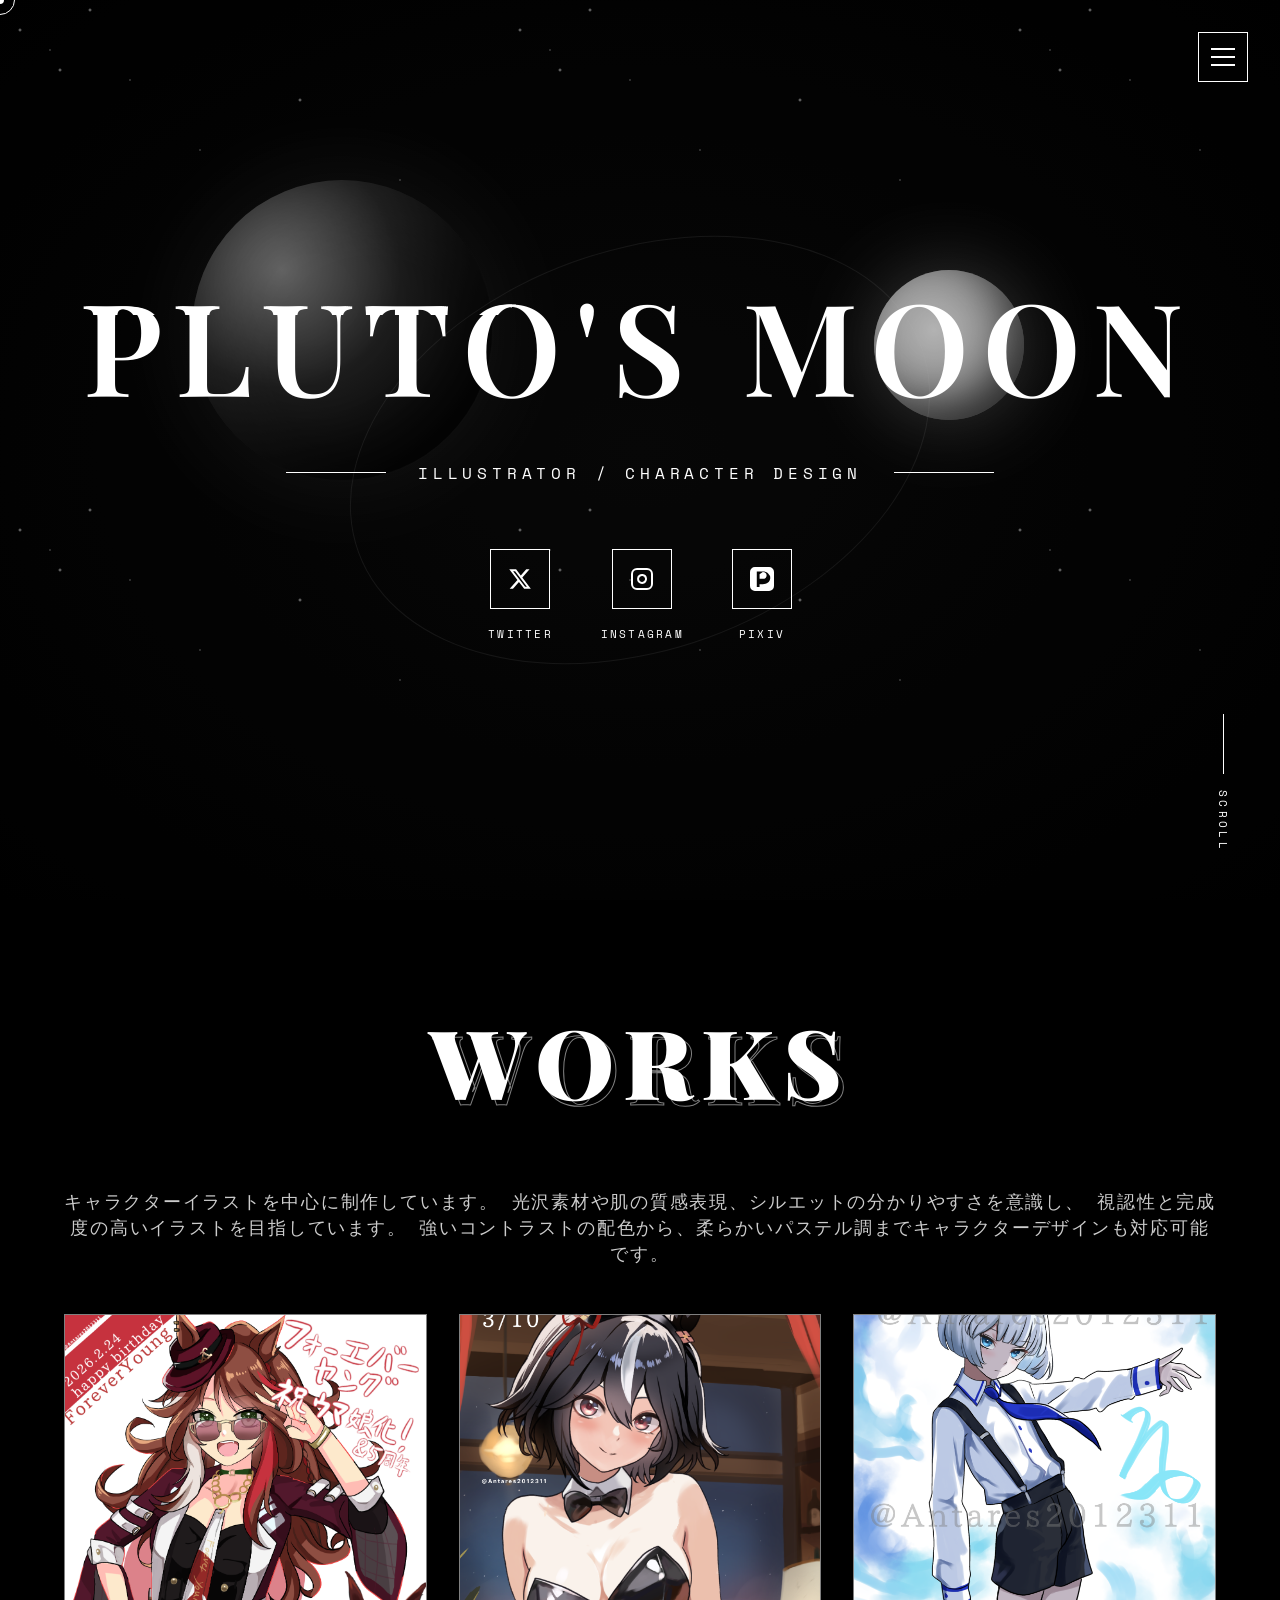
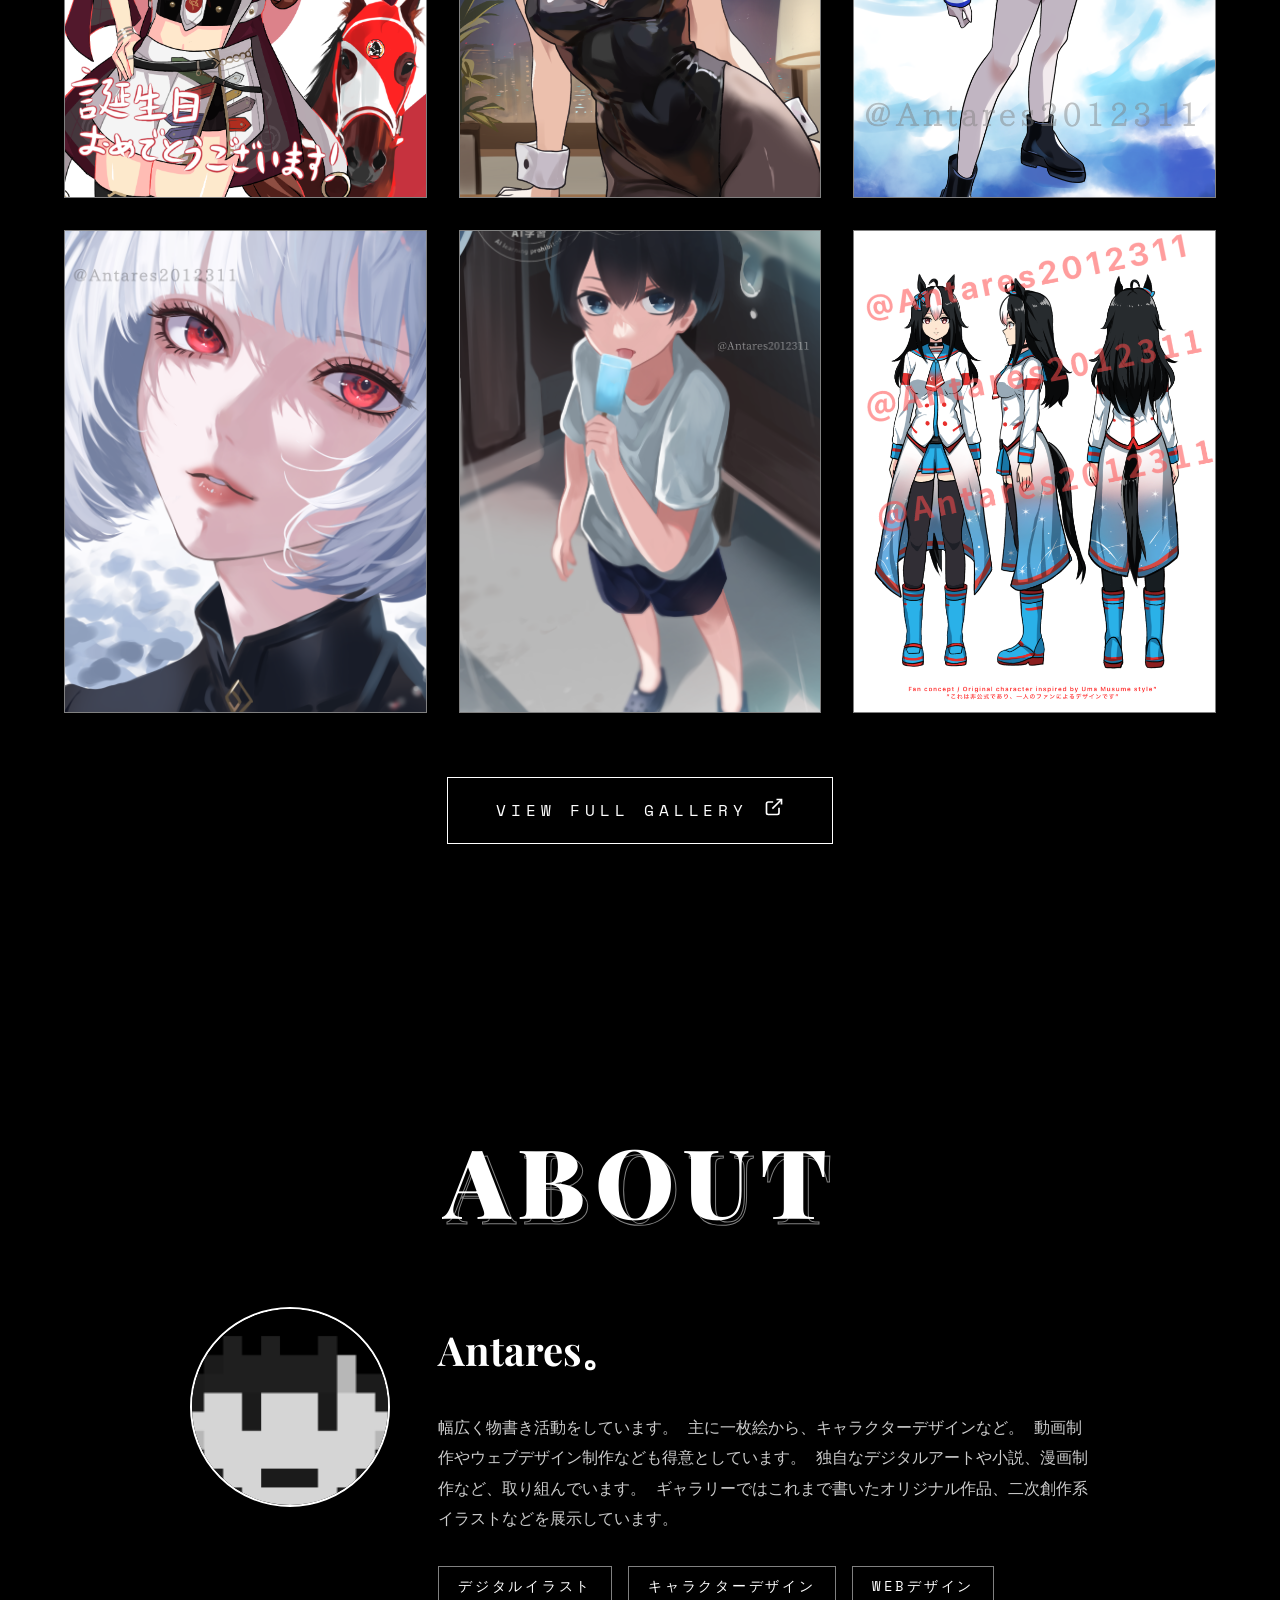
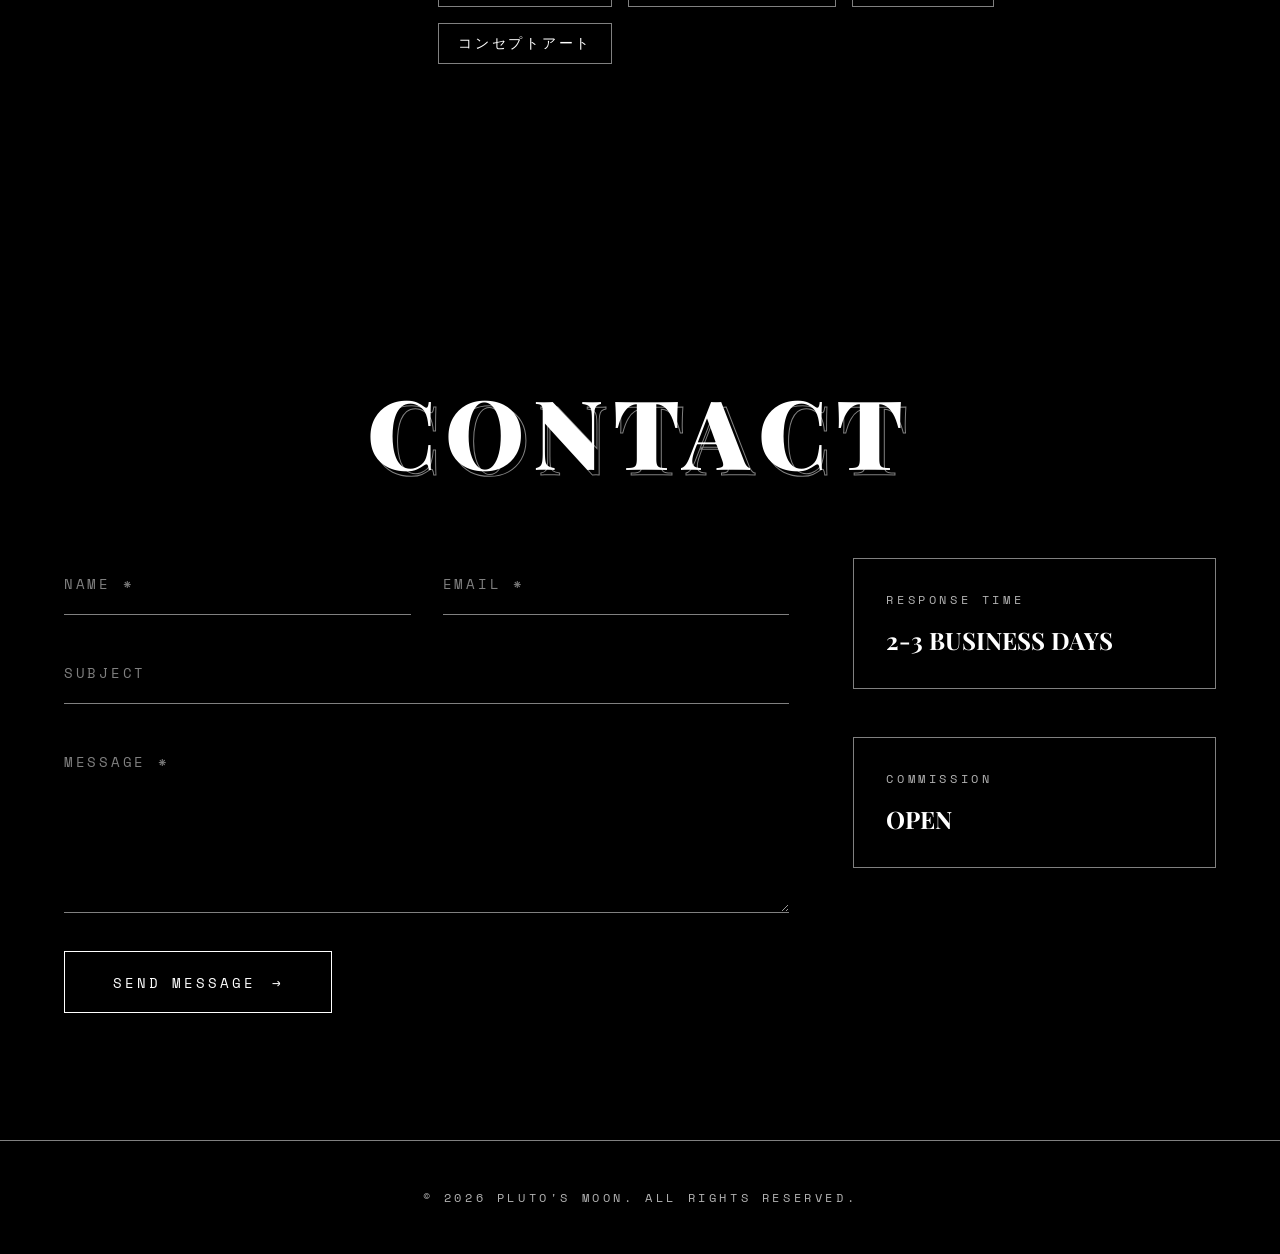
==== index.html @ 4be5ccc8 "Add files via upload" ====
<!DOCTYPE html>
<html lang="ja">
<head>
    <meta charset="UTF-8">
    <meta name="viewport" content="width=device-width, initial-scale=1.0">
    <title>Pluto's moon - Portfolio</title>
    <link rel="preconnect" href="https://fonts.googleapis.com">
    <link rel="preconnect" href="https://fonts.gstatic.com" crossorigin>
    <link href="https://fonts.googleapis.com/css2?family=Space+Mono:wght@400;700&family=Playfair+Display:wght@400;700;900&display=swap" rel="stylesheet">
    <link rel="stylesheet" href="css/styles.css">
</head>
<body>
    <div class="celestial-background">
        <div class="pluto"></div>
        <div class="moon"></div>
        <div class="orbit"></div>
        <div class="stars"></div>
    </div>
    <div class="overlay"></div>

    <button class="hamburger" id="hamburger" aria-label="メニュー">
        <span class="hamburger-line"></span>
        <span class="hamburger-line"></span>
        <span class="hamburger-line"></span>
    </button>

    <nav class="main-nav" id="mainNav">
        <div class="nav-content">
            <a href="#home" class="nav-link active" data-section="home">HOME</a>
            <a href="#gallery-preview" class="nav-link" data-section="gallery-preview">WORKS</a>
            <a href="#about" class="nav-link" data-section="about">ABOUT</a>
            <a href="#contact" class="nav-link" data-section="contact">CONTACT</a>
            <a href="gallery.html" class="nav-link nav-link-external" target="_blank">
                FULL GALLERY
                <svg width="14" height="14" viewBox="0 0 24 24" fill="none" stroke="currentColor" stroke-width="2" style="margin-left: 4px;">
                    <path d="M18 13v6a2 2 0 0 1-2 2H5a2 2 0 0 1-2-2V8a2 2 0 0 1 2-2h6"></path>
                    <polyline points="15 3 21 3 21 9"></polyline>
                    <line x1="10" y1="14" x2="21" y2="3"></line>
                </svg>
            </a>
        </div>
    </nav>

    <div class="scroll-indicator">
        <div class="scroll-line"></div>
        <span class="scroll-text">SCROLL</span>
    </div>

    <main class="content-wrapper">
        <section id="home" class="section active" data-bg="0">
            <div class="section-content">
                <div class="hero-content">
                    <div class="glitch-wrapper">
                        <h1 class="glitch" data-text="PLUTO'S MOON">PLUTO'S MOON</h1>
                    </div>
                    <div class="title-lines">
                        <div class="line"></div>
                        <p class="subtitle">ILLUSTRATOR / CHARACTER DESIGN</p>
                        <div class="line"></div>
                    </div>
                    <div class="social-grid">
                        <a href="https://twitter.com/mrAntares1111" target="_blank" class="social-item" rel="noopener">
                            <span class="social-icon">
                                <svg width="24" height="24" viewBox="0 0 24 24" fill="currentColor">
                                    <path d="M18.244 2.25h3.308l-7.227 8.26 8.502 11.24H16.17l-5.214-6.817L4.99 21.75H1.68l7.73-8.835L1.254 2.25H8.08l4.713 6.231zm-1.161 17.52h1.833L7.084 4.126H5.117z"/>
                                </svg>
                            </span>
                            <span class="social-label">TWITTER</span>
                        </a>
                        <a href="https://www.instagram.com/mrantares1111" target="_blank" class="social-item" rel="noopener">
                            <span class="social-icon">
                                <svg width="24" height="24" viewBox="0 0 24 24" fill="none" stroke="currentColor" stroke-width="2">
                                    <rect x="2" y="2" width="20" height="20" rx="5" ry="5"></rect>
                                    <path d="M16 11.37A4 4 0 1112.63 8 4 4 0 0116 11.37z"></path>
                                    <line x1="17.5" y1="6.5" x2="17.51" y2="6.5"></line>
                                </svg>
                            </span>
                            <span class="social-label">INSTAGRAM</span>
                        </a>
                        <a href="https://www.pixiv.net/users/10430319" target="_blank" class="social-item" rel="noopener">
                            <span class="social-icon">
                                <svg width="24" height="24" viewBox="0 0 24 24" fill="currentColor">
                                    <path d="M4.935 0A4.924 4.924 0 0 0 0 4.935v14.13A4.924 4.924 0 0 0 4.935 24h14.13A4.924 4.924 0 0 0 24 19.065V4.935A4.924 4.924 0 0 0 19.065 0zm7.81 4.547c2.181 0 4.058.676 5.399 1.847a6.118 6.118 0 0 1 2.116 4.66c.005 1.854-.88 3.476-2.257 4.563-1.375 1.092-3.225 1.697-5.258 1.697H9.547v2.805H6.785V4.547zm-3.158 2.76v4.547h3.198c1.201 0 2.15-.315 2.822-.97.673-.654 1.024-1.505 1.024-2.424 0-.919-.35-1.77-1.024-2.424-.672-.655-1.62-.97-2.822-.97z"/>
                                </svg>
                            </span>
                            <span class="social-label">PIXIV</span>
                        </a>
                    </div>
                </div>
            </div>
        </section>

        <section id="gallery-preview" class="section" data-bg="1">
            <div class="section-content">
                <h2 class="section-title" data-text="WORKS">WORKS</h2>
                <div class="gallery-intro">
                    <p class="gallery-description">キャラクターイラストを中心に制作しています。

光沢素材や肌の質感表現、シルエットの分かりやすさを意識し、
視認性と完成度の高いイラストを目指しています。

強いコントラストの配色から、柔らかいパステル調までキャラクターデザインも対応可能です。
</p>
                </div>
                <div class="gallery-masonry">
                    <div class="gallery-card" data-title="フォーエバーヤング（FANART）" data-year="2026">
                        <div class="card-inner">
                            <img src="images/2026 (3).png" alt="Artwork 1" loading="lazy" onerror="this.parentElement.classList.add('placeholder')">
                            <div class="card-overlay">
                                <span class="card-number">01</span>
                                <h3 class="card-title">フォーエバーヤング（FANART）</h3>
                                <p class="card-year">2026</p>
                            </div>
                        </div>
                    </div>
                    <div class="gallery-card" data-title="キタサンブラック（FANART）" data-year="2026">
                        <div class="card-inner">
                            <img src="images/2026 (4).png" alt="Artwork 2" loading="lazy" onerror="this.parentElement.classList.add('placeholder')">
                            <div class="card-overlay">
                                <span class="card-number">02</span>
                                <h3 class="card-title">キタサンブラック（FANART）</h3>
                                <p class="card-year">2026</p>
                            </div>
                        </div>
                    </div>
                    <div class="gallery-card" data-title="オリジナルキャラ１立ち絵" data-year="2025">
                        <div class="card-inner">
                            <img src="images/2025 (5).png" alt="Artwork 3" loading="lazy" onerror="this.parentElement.classList.add('placeholder')">
                            <div class="card-overlay">
                                <span class="card-number">03</span>
                                <h3 class="card-title">オリジナルキャラ１立ち絵</h3>
                                <p class="card-year">2025</p>
                            </div>
                        </div>
                    </div>
                    <div class="gallery-card" data-title="オリジナルキャラ２一枚絵" data-year="2025">
                        <div class="card-inner">
                            <img src="images/2025 (2).png" alt="Artwork 4" loading="lazy" onerror="this.parentElement.classList.add('placeholder')">
                            <div class="card-overlay">
                                <span class="card-number">04</span>
                                <h3 class="card-title">オリジナルキャラ２一枚絵</h3>
                                <p class="card-year">2025</p>
                            </div>
                        </div>
                    </div>
                    <div class="gallery-card" data-title="2024、夏、バス停（original）" data-year="2024">
                        <div class="card-inner">
                            <img src="images/2024.png" alt="Artwork 5" loading="lazy" onerror="this.parentElement.classList.add('placeholder')">
                            <div class="card-overlay">
                                <span class="card-number">05</span>
                                <h3 class="card-title">2024、夏、バス停</h3>
                                <p class="card-year">2024</p>
                            </div>
                        </div>
                    </div>
                    <div class="gallery-card" data-title="競走馬モチーフオリジナルキャラ１、三面図サンプル" data-year="2025">
                        <div class="card-inner">
                            <img src="images/2025 (12).png" alt="Artwork 6" loading="lazy" onerror="this.parentElement.classList.add('placeholder')">
                            <div class="card-overlay">
                                <span class="card-number">06</span>
                                <h3 class="card-title">競走馬モチーフオリジナルキャラ１、三面図サンプル</h3>
                                <p class="card-year">2025</p>
                            </div>
                        </div>
                    </div>
                </div>
                <div class="view-all-wrapper">
                    <a href="gallery.html" target="_blank" class="view-all-btn" rel="noopener">
                        <span class="btn-text">VIEW FULL GALLERY</span>
                        <span class="btn-icon">
                            <svg width="20" height="20" viewBox="0 0 24 24" fill="none" stroke="currentColor" stroke-width="2">
                                <path d="M18 13v6a2 2 0 0 1-2 2H5a2 2 0 0 1-2-2V8a2 2 0 0 1 2-2h6"></path>
                                <polyline points="15 3 21 3 21 9"></polyline>
                                <line x1="10" y1="14" x2="21" y2="3"></line>
                            </svg>
                        </span>
                    </a>
                </div>
            </div>
        </section>

        <section id="about" class="section" data-bg="2">
            <div class="section-content">
                <h2 class="section-title" data-text="ABOUT">ABOUT</h2>
                <div class="about-content">
                    <div class="profile-card">
                        <div class="profile-image-wrapper">
                            <div class="profile-image">
                                <img src="images/アイコン.png" alt="Profile" onerror="this.style.display='none'; this.nextElementSibling.style.display='flex';">
                                <div class="profile-placeholder" style="display: none;">
                                    <svg width="60" height="60" viewBox="0 0 24 24" fill="none" stroke="currentColor" stroke-width="1.5">
                                        <circle cx="12" cy="12" r="10"></circle>
                                        <path d="M12 2a10 10 0 0 1 0 20"></path>
                                        <circle cx="12" cy="8" r="3"></circle>
                                    </svg>
                                </div>
                            </div>
                        </div>
                        <div class="profile-info">
                            <h3 class="profile-name">Antares。</h3>
                            <p class="profile-bio">
                                幅広く物書き活動をしています。 主に一枚絵から、キャラクターデザインなど。
動画制作やウェブデザイン制作なども得意としています。 独自なデジタルアートや小説、漫画制作など、取り組んでいます。
ギャラリーではこれまで書いたオリジナル作品、二次創作系イラストなどを展示しています。
                            </p>
                            <p class="profile-bio">
                            </p>
                            <div class="profile-tags">
                                <span class="tag">デジタルイラスト</span>
                                <span class="tag">キャラクターデザイン</span>
                                <span class="tag">WEBデザイン</span>
                                <span class="tag">コンセプトアート</span>
                            </div>
                        </div>
                    </div>
                </div>
            </div>
        </section>

        <section id="contact" class="section" data-bg="3">
            <div class="section-content">
                <h2 class="section-title" data-text="CONTACT">CONTACT</h2>
                <div class="contact-wrapper">
                    <form class="contact-form" action="https://formspree.io/f/mdaydqwe" method="POST">
                        <div class="form-row">
                            <div class="form-field">
                                <input type="text" id="name" name="name" placeholder=" " required>
                                <label for="name">NAME *</label>
                                <div class="field-line"></div>
                            </div>
                            <div class="form-field">
                                <input type="email" id="email" name="email" placeholder=" " required>
                                <label for="email">EMAIL *</label>
                                <div class="field-line"></div>
                            </div>
                        </div>
                        <div class="form-field">
                            <input type="text" id="subject" name="subject" placeholder=" ">
                            <label for="subject">SUBJECT</label>
                            <div class="field-line"></div>
                        </div>
                        <div class="form-field">
                            <textarea id="message" name="message" rows="6" placeholder=" " required></textarea>
                            <label for="message">MESSAGE *</label>
                            <div class="field-line"></div>
                        </div>
                        <button type="submit" class="submit-btn">
                            <span class="btn-text">SEND MESSAGE</span>
                            <span class="btn-arrow">→</span>
                        </button>
                    </form>
                    <div class="contact-info">
                        <div class="info-block">
                            <div class="info-label">RESPONSE TIME</div>
                            <div class="info-value">2-3 BUSINESS DAYS</div>
                        </div>
                        <div class="info-block">
                            <div class="info-label">COMMISSION</div>
                            <div class="info-value">OPEN</div>
                        </div>
                    </div>
                </div>
            </div>
        </section>
    </main>

    <div class="cursor-dot"></div>
    <div class="cursor-outline"></div>

    <div id="modal" class="modal">
        <button class="modal-close" aria-label="閉じる">×</button>
        <div class="modal-content">
            <img src="" alt="" class="modal-image">
            <div class="modal-info">
                <span class="modal-number"></span>
                <h3 class="modal-title"></h3>
                <p class="modal-year"></p>
            </div>
        </div>
        <button class="modal-nav modal-prev" aria-label="前へ">‹</button>
        <button class="modal-nav modal-next" aria-label="次へ">›</button>
    </div>

    <footer class="footer">
        <div class="footer-content">
            <p>© 2026 PLUTO'S MOON. ALL RIGHTS RESERVED.</p>
        </div>
    </footer>

    <script src="js/script.js"></script>
</body>
</html>
---- css/styles.css ----
* {
    margin: 0;
    padding: 0;
    box-sizing: border-box;
}

:root {
    --color-white: #ffffff;
    --color-black: #000000;
    --color-gray-dark: #1a1a1a;
    --color-gray: #808080;
    --color-gray-light: #cccccc;
    --font-display: 'Playfair Display', serif;
    --font-mono: 'Space Mono', monospace;
}

html {
    scroll-behavior: smooth;
}

body {
    font-family: var(--font-mono);
    background: var(--color-black);
    color: var(--color-white);
    overflow-x: hidden;
    cursor: none;
}

.celestial-background {
    position: fixed;
    top: 0;
    left: 0;
    width: 100%;
    height: 100%;
    z-index: -2;
    background: radial-gradient(ellipse at center, #0a0a0a 0%, #000000 100%);
}

.pluto {
    position: absolute;
    width: 300px;
    height: 300px;
    border-radius: 50%;
    background: radial-gradient(circle at 30% 30%, #8a8a8a, #2a2a2a 40%, #000000 100%);
    box-shadow: 
        inset -30px -30px 80px rgba(0,0,0,0.8),
        inset 30px 30px 60px rgba(255,255,255,0.1),
        0 0 100px rgba(255,255,255,0.1);
    top: 20%;
    left: 15%;
    animation: plutoFloat 60s ease-in-out infinite;
}

.moon {
    position: absolute;
    width: 150px;
    height: 150px;
    border-radius: 50%;
    background: radial-gradient(circle at 40% 40%, #ffffff, #cccccc 50%, #888888 100%);
    box-shadow: 
        inset -15px -15px 40px rgba(0,0,0,0.6),
        inset 15px 15px 30px rgba(255,255,255,0.3),
        0 0 80px rgba(255,255,255,0.3);
    top: 30%;
    right: 20%;
    animation: moonOrbit 40s linear infinite;
}

.orbit {
    position: absolute;
    width: 600px;
    height: 400px;
    border: 1px solid rgba(255, 255, 255, 0.1);
    border-radius: 50%;
    top: 50%;
    left: 50%;
    transform: translate(-50%, -50%) rotate(-20deg);
    animation: orbitRotate 100s linear infinite;
}

@keyframes plutoFloat {
    0%, 100% { transform: translate(0, 0) rotate(0deg); }
    25% { transform: translate(50px, -30px) rotate(90deg); }
    50% { transform: translate(0, -50px) rotate(180deg); }
    75% { transform: translate(-50px, -30px) rotate(270deg); }
}

@keyframes moonOrbit {
    0% { transform: translate(0, 0); }
    25% { transform: translate(-100px, 50px); }
    50% { transform: translate(-150px, 0); }
    75% { transform: translate(-100px, -50px); }
    100% { transform: translate(0, 0); }
}

@keyframes orbitRotate {
    from { transform: translate(-50%, -50%) rotate(-20deg); }
    to { transform: translate(-50%, -50%) rotate(340deg); }
}

.stars {
    position: absolute;
    width: 100%;
    height: 100%;
    background-image: 
        radial-gradient(2px 2px at 20px 30px, white, transparent),
        radial-gradient(2px 2px at 60px 70px, white, transparent),
        radial-gradient(1px 1px at 50px 50px, white, transparent),
        radial-gradient(1px 1px at 130px 80px, white, transparent),
        radial-gradient(2px 2px at 90px 10px, white, transparent),
        radial-gradient(1px 1px at 200px 150px, white, transparent),
        radial-gradient(2px 2px at 300px 100px, white, transparent),
        radial-gradient(1px 1px at 400px 180px, white, transparent);
    background-repeat: repeat;
    background-size: 500px 500px;
    animation: twinkle 5s ease-in-out infinite;
    opacity: 0.8;
}

@keyframes twinkle {
    0%, 100% { opacity: 0.8; }
    50% { opacity: 0.5; }
}

.overlay {
    position: fixed;
    top: 0;
    left: 0;
    width: 100%;
    height: 100%;
    background: rgba(0, 0, 0, 0.3);
    z-index: -1;
    pointer-events: none;
}

.hamburger {
    position: fixed;
    top: 2rem;
    right: 2rem;
    z-index: 2000;
    width: 50px;
    height: 50px;
    background: transparent;
    border: 1px solid var(--color-white);
    cursor: pointer;
    display: flex;
    flex-direction: column;
    align-items: center;
    justify-content: center;
    gap: 6px;
    transition: all 0.3s ease;
}

.hamburger:hover {
    background: var(--color-white);
}

.hamburger-line {
    width: 24px;
    height: 2px;
    background: var(--color-white);
    transition: all 0.3s ease;
}

.hamburger:hover .hamburger-line {
    background: var(--color-black);
}

.hamburger.active .hamburger-line:nth-child(1) {
    transform: rotate(45deg) translate(7px, 7px);
}

.hamburger.active .hamburger-line:nth-child(2) {
    opacity: 0;
}

.hamburger.active .hamburger-line:nth-child(3) {
    transform: rotate(-45deg) translate(7px, -7px);
}

.main-nav {
    position: fixed;
    top: 0;
    right: -100%;
    width: 100%;
    max-width: 400px;
    height: 100vh;
    background: rgba(0, 0, 0, 0.98);
    backdrop-filter: blur(20px);
    z-index: 1500;
    transition: right 0.4s ease;
    border-left: 1px solid rgba(255, 255, 255, 0.1);
}

.main-nav.active {
    right: 0;
}

.nav-content {
    display: flex;
    flex-direction: column;
    padding: 6rem 3rem 3rem;
    gap: 2rem;
}

.nav-link {
    color: var(--color-white);
    text-decoration: none;
    font-size: 1.2rem;
    font-weight: 400;
    letter-spacing: 0.3em;
    transition: all 0.3s ease;
    position: relative;
    padding: 1rem 0;
    border-bottom: 1px solid rgba(255, 255, 255, 0.1);
    display: flex;
    align-items: center;
}

.nav-link::before {
    content: '';
    position: absolute;
    left: 0;
    bottom: 0;
    width: 0;
    height: 1px;
    background: var(--color-white);
    transition: width 0.3s ease;
}

.nav-link:hover::before,
.nav-link.active::before {
    width: 100%;
}

.nav-link:hover {
    padding-left: 1rem;
}

.nav-link-external {
    color: var(--color-gray-light);
}

.scroll-indicator {
    position: fixed;
    bottom: 3rem;
    right: 3rem;
    z-index: 100;
    display: flex;
    flex-direction: column;
    align-items: center;
    gap: 1rem;
    animation: fadeInUp 1s ease 1s both;
}

.scroll-line {
    width: 1px;
    height: 60px;
    background: var(--color-white);
    position: relative;
    overflow: hidden;
}

.scroll-line::after {
    content: '';
    position: absolute;
    top: 0;
    left: 0;
    width: 100%;
    height: 30px;
    background: var(--color-white);
    animation: scrollDown 2s ease-in-out infinite;
}

@keyframes scrollDown {
    0% { transform: translateY(-100%); }
    100% { transform: translateY(200%); }
}

.scroll-text {
    writing-mode: vertical-rl;
    font-size: 0.7rem;
    letter-spacing: 0.3em;
}

.content-wrapper {
    position: relative;
    z-index: 1;
}

.section {
    min-height: 100vh;
    display: flex;
    align-items: center;
    justify-content: center;
    padding: 6rem 4rem;
    opacity: 0;
    transform: translateY(50px);
    transition: opacity 0.8s ease, transform 0.8s ease;
}

.section.active {
    opacity: 1;
    transform: translateY(0);
}

.section-content {
    max-width: 1400px;
    width: 100%;
    margin: 0 auto;
}

.hero-content {
    text-align: center;
}

.glitch-wrapper {
    margin-bottom: 2rem;
}

.glitch {
    font-family: var(--font-display);
    font-size: clamp(1rem, 10vw, 8rem);
    font-weight: 600;
    text-transform: uppercase;
    position: relative;
    letter-spacing: 0.1em;
    animation: glitchAnim 5s infinite;
}

.glitch::before,
.glitch::after {
    content: attr(data-text);
    position: absolute;
    top: 0;
    left: 0;
    width: 100%;
    height: 100%;
}

.glitch::before {
    left: 2px;
    text-shadow: -2px 0 var(--color-gray);
    clip: rect(44px, 450px, 56px, 0);
    animation: glitchAnim 5s infinite linear alternate-reverse;
}

.glitch::after {
    left: -2px;
    text-shadow: -2px 0 var(--color-white);
    clip: rect(44px, 450px, 56px, 0);
    animation: glitchAnim 3s infinite linear alternate-reverse;
}

@keyframes glitchAnim {
    0% { clip: rect(10px, 9999px, 90px, 0); }
    10% { clip: rect(70px, 9999px, 30px, 0); }
    20% { clip: rect(40px, 9999px, 60px, 0); }
    30% { clip: rect(80px, 9999px, 20px, 0); }
    40% { clip: rect(50px, 9999px, 50px, 0); }
    50% { clip: rect(20px, 9999px, 80px, 0); }
    60% { clip: rect(60px, 9999px, 40px, 0); }
    70% { clip: rect(30px, 9999px, 70px, 0); }
    80% { clip: rect(90px, 9999px, 10px, 0); }
    90% { clip: rect(10px, 9999px, 90px, 0); }
    100% { clip: rect(50px, 9999px, 50px, 0); }
}

.title-lines {
    display: flex;
    align-items: center;
    justify-content: center;
    gap: 2rem;
    margin-bottom: 3rem;
}

.line {
    width: 100px;
    height: 1px;
    background: var(--color-white);
    animation: expandLine 1s ease 0.5s both;
}

@keyframes expandLine {
    from { width: 0; }
    to { width: 100px; }
}

.subtitle {
    font-size: 1rem;
    letter-spacing: 0.3em;
    animation: fadeInUp 1s ease 0.8s both;
}

.social-grid {
    display: flex;
    gap: 3rem;
    justify-content: center;
    margin-top: 4rem;
}

.social-item {
    display: flex;
    flex-direction: column;
    align-items: center;
    gap: 1rem;
    text-decoration: none;
    color: var(--color-white);
    transition: all 0.3s ease;
    animation: fadeInUp 1s ease both;
}

.social-item:nth-child(1) { animation-delay: 1s; }
.social-item:nth-child(2) { animation-delay: 1.2s; }
.social-item:nth-child(3) { animation-delay: 1.4s; }

.social-icon {
    width: 60px;
    height: 60px;
    border: 1px solid var(--color-white);
    display: flex;
    align-items: center;
    justify-content: center;
    transition: all 0.3s ease;
}

.social-label {
    font-size: 0.7rem;
    letter-spacing: 0.2em;
}

.social-item:hover .social-icon {
    background: var(--color-white);
    color: var(--color-black);
    transform: translateY(-5px);
}

.social-item:hover .social-icon svg {
    color: var(--color-black);
    stroke: var(--color-black);
}

@keyframes fadeInUp {
    from {
        opacity: 0;
        transform: translateY(30px);
    }
    to {
        opacity: 1;
        transform: translateY(0);
    }
}

.section-title {
    font-family: var(--font-display);
    font-size: clamp(3rem, 8vw, 6rem);
    font-weight: 900;
    text-align: center;
    margin-bottom: 4rem;
    position: relative;
    letter-spacing: 0.1em;
}

.section-title::after {
    content: attr(data-text);
    position: absolute;
    top: 0;
    left: 0;
    width: 100%;
    height: 100%;
    color: transparent;
    -webkit-text-stroke: 1px var(--color-gray);
    z-index: -1;
    transform: translate(5px, 5px);
}

.gallery-intro {
    text-align: center;
    margin-bottom: 3rem;
}

.gallery-description {
    font-size: 1.1rem;
    color: var(--color-gray-light);
    letter-spacing: 0.1em;
}

.gallery-masonry {
    display: grid;
    grid-template-columns: repeat(auto-fit, minmax(min(350px, 100%), 1fr));
    gap: 2rem;
    margin-top: 3rem;
}

.gallery-card {
    position: relative;
    aspect-ratio: 3/4;
    overflow: hidden;
    cursor: pointer;
}

.card-inner {
    position: relative;
    width: 100%;
    height: 100%;
    border: 1px solid var(--color-gray);
    transition: all 0.5s ease;
}

.card-inner img {
    width: 100%;
    height: 100%;
    object-fit: cover;
    filter: none;
    transition: all 0.5s ease;
}

.card-inner.placeholder {
    background: 
        repeating-linear-gradient(
            45deg,
            var(--color-gray-dark),
            var(--color-gray-dark) 10px,
            var(--color-black) 10px,
            var(--color-black) 20px
        );
}

.card-overlay {
    position: absolute;
    top: 0;
    left: 0;
    width: 100%;
    height: 100%;
    background: rgba(0, 0, 0, 0.9);
    display: flex;
    flex-direction: column;
    justify-content: center;
    align-items: center;
    opacity: 0;
    transition: opacity 0.3s ease;
}

.gallery-card:hover .card-overlay {
    opacity: 1;
}

.gallery-card:hover .card-inner {
    transform: scale(1.05);
    border-color: var(--color-white);
}

.card-number {
    font-size: 4rem;
    font-weight: 700;
    opacity: 0.3;
    position: absolute;
    top: 2rem;
    right: 2rem;
}

.card-title {
    font-family: var(--font-display);
    font-size: 1.0rem;
    font-weight: 700;
    letter-spacing: 0.1em;
}

.card-year {
    font-size: 0.9rem;
    letter-spacing: 0.3em;
    margin-top: 0.5rem;
    opacity: 0.7;
}

.view-all-wrapper {
    text-align: center;
    margin-top: 4rem;
}

.view-all-btn {
    display: inline-flex;
    align-items: center;
    gap: 1rem;
    color: var(--color-white);
    text-decoration: none;
    font-size: 1rem;
    letter-spacing: 0.3em;
    padding: 1.2rem 3rem;
    border: 1px solid var(--color-white);
    transition: all 0.3s ease;
    position: relative;
    overflow: hidden;
}

.view-all-btn::before {
    content: '';
    position: absolute;
    top: 0;
    left: -100%;
    width: 100%;
    height: 100%;
    background: var(--color-white);
    transition: left 0.3s ease;
}

.view-all-btn:hover::before {
    left: 0;
}

.btn-text,
.btn-icon {
    position: relative;
    z-index: 1;
    transition: color 0.3s ease;
}

.view-all-btn:hover .btn-text,
.view-all-btn:hover .btn-icon {
    color: var(--color-black);
}

.view-all-btn:hover .btn-icon svg {
    stroke: var(--color-black);
}

.about-content {
    max-width: 900px;
    margin: 0 auto;
}

.profile-card {
    display: grid;
    grid-template-columns: auto 1fr;
    gap: 3rem;
    align-items: start;
}

.profile-image-wrapper {
    position: relative;
}

.profile-image {
    width: 200px;
    height: 200px;
    border-radius: 50%;
    overflow: hidden;
    border: 2px solid var(--color-white);
    position: relative;
}

.profile-image img {
    width: 100%;
    height: 100%;
    object-fit: cover;
    filter: grayscale(100%);
}

.profile-placeholder {
    width: 100%;
    height: 100%;
    background: radial-gradient(circle, var(--color-gray-dark) 0%, var(--color-black) 100%);
    display: flex;
    align-items: center;
    justify-content: center;
    color: var(--color-gray);
}

.profile-info {
    padding-top: 1rem;
}

.profile-name {
    font-family: var(--font-display);
    font-size: 2.5rem;
    font-weight: 700;
    margin-bottom: 2rem;
}

.profile-bio {
    font-size: 1rem;
    line-height: 1.9;
    margin-bottom: 1.5rem;
    color: var(--color-gray-light);
}

.profile-tags {
    display: flex;
    flex-wrap: wrap;
    gap: 1rem;
    margin-top: 2rem;
}

.tag {
    padding: 0.6rem 1.2rem;
    border: 1px solid var(--color-gray);
    font-size: 0.85rem;
    letter-spacing: 0.2em;
    transition: all 0.3s ease;
}

.tag:hover {
    border-color: var(--color-white);
    background: var(--color-white);
    color: var(--color-black);
}

.contact-wrapper {
    display: grid;
    grid-template-columns: 2fr 1fr;
    gap: 4rem;
}

.contact-form {
    display: flex;
    flex-direction: column;
    gap: 2rem;
}

.form-row {
    display: grid;
    grid-template-columns: 1fr 1fr;
    gap: 2rem;
}

.form-field {
    position: relative;
}

.form-field input,
.form-field textarea {
    width: 100%;
    background: transparent;
    border: none;
    border-bottom: 1px solid var(--color-gray);
    color: var(--color-white);
    font-family: var(--font-mono);
    font-size: 1rem;
    padding: 1rem 0;
    transition: all 0.3s ease;
}

.form-field input:focus,
.form-field textarea:focus {
    outline: none;
    border-bottom-color: var(--color-white);
}

.form-field label {
    position: absolute;
    top: 1rem;
    left: 0;
    font-size: 0.85rem;
    letter-spacing: 0.2em;
    pointer-events: none;
    transition: all 0.3s ease;
    opacity: 0.5;
}

.form-field input:focus + label,
.form-field textarea:focus + label,
.form-field input:not(:placeholder-shown) + label,
.form-field textarea:not(:placeholder-shown) + label {
    top: -1.5rem;
    font-size: 0.7rem;
    opacity: 1;
}

.form-field textarea {
    resize: vertical;
    min-height: 150px;
}

.field-line {
    position: absolute;
    bottom: 0;
    left: 0;
    width: 0;
    height: 2px;
    background: var(--color-white);
    transition: width 0.3s ease;
}

.form-field input:focus ~ .field-line,
.form-field textarea:focus ~ .field-line {
    width: 100%;
}

.submit-btn {
    background: transparent;
    border: 1px solid var(--color-white);
    color: var(--color-white);
    padding: 1.2rem 3rem;
    font-family: var(--font-mono);
    font-size: 0.9rem;
    letter-spacing: 0.2em;
    cursor: pointer;
    transition: all 0.3s ease;
    display: flex;
    align-items: center;
    justify-content: center;
    gap: 1rem;
    align-self: flex-start;
    position: relative;
    overflow: hidden;
}

.submit-btn::before {
    content: '';
    position: absolute;
    top: 0;
    left: -100%;
    width: 100%;
    height: 100%;
    background: var(--color-white);
    transition: left 0.3s ease;
}

.submit-btn:hover::before {
    left: 0;
}

.btn-text,
.btn-arrow {
    position: relative;
    z-index: 1;
    transition: color 0.3s ease;
}

.submit-btn:hover .btn-text,
.submit-btn:hover .btn-arrow {
    color: var(--color-black);
}

.contact-info {
    display: flex;
    flex-direction: column;
    gap: 3rem;
}

.info-block {
    border: 1px solid var(--color-gray);
    padding: 2rem;
}

.info-label {
    font-size: 0.75rem;
    letter-spacing: 0.3em;
    margin-bottom: 1rem;
    opacity: 0.7;
}

.info-value {
    font-family: var(--font-display);
    font-size: 1.5rem;
    font-weight: 700;
}

.cursor-dot,
.cursor-outline {
    position: fixed;
    top: 0;
    left: 0;
    pointer-events: none;
    z-index: 99999;
    mix-blend-mode: difference;
}

.cursor-dot {
    width: 8px;
    height: 8px;
    background: var(--color-white);
    border-radius: 50%;
    transform: translate(-50%, -50%);
    transition: width 0.3s ease, height 0.3s ease;
}

.cursor-outline {
    width: 30px;
    height: 30px;
    border: 1px solid var(--color-white);
    border-radius: 50%;
    transform: translate(-50%, -50%);
    transition: all 0.15s ease-out;
}

.modal {
    display: none;
    position: fixed;
    top: 0;
    left: 0;
    width: 100%;
    height: 100%;
    background: rgba(0, 0, 0, 0.98);
    z-index: 10000;
    align-items: center;
    justify-content: center;
}

.modal.active {
    display: flex;
}

.modal-content {
    max-width: 90%;
    max-height: 90%;
    display: flex;
    flex-direction: column;
    align-items: center;
}

.modal-image {
    max-width: 100%;
    max-height: 70vh;
    filter: none;
    border: 1px solid var(--color-white);
}

.modal-info {
    margin-top: 2rem;
    text-align: center;
}

.modal-number {
    font-size: 1.5rem;
    opacity: 0.3;
}

.modal-title {
    font-family: var(--font-display);
    font-size: 2rem;
    margin: 1rem 0;
}

.modal-year {
    letter-spacing: 0.3em;
    opacity: 0.7;
}

.modal-close,
.modal-nav {
    position: absolute;
    background: transparent;
    border: 1px solid var(--color-white);
    color: var(--color-white);
    width: 50px;
    height: 50px;
    display: flex;
    align-items: center;
    justify-content: center;
    cursor: pointer;
    font-size: 2rem;
    transition: all 0.3s ease;
}

.modal-close {
    top: 2rem;
    right: 2rem;
}

.modal-close:hover,
.modal-nav:hover {
    background: var(--color-white);
    color: var(--color-black);
}

.modal-prev {
    left: 2rem;
}

.modal-next {
    right: 2rem;
}

.footer {
    background: var(--color-black);
    border-top: 1px solid var(--color-gray);
    padding: 3rem 0;
    text-align: center;
}

.footer-content p {
    font-size: 0.75rem;
    letter-spacing: 0.3em;
    opacity: 0.7;
}

@media (max-width: 1024px) {
    .hamburger {
        top: 1.5rem;
        right: 1.5rem;
    }

    .main-nav {
        max-width: 100%;
    }

    .section {
        padding: 4rem 2rem;
    }

    .gallery-masonry {
        grid-template-columns: repeat(auto-fit, minmax(min(280px, 100%), 1fr));
    }

    .profile-card {
        grid-template-columns: 1fr;
        text-align: center;
        gap: 2rem;
    }

    .profile-image {
        margin: 0 auto;
    }

    .profile-tags {
        justify-content: center;
    }

    .contact-wrapper {
        grid-template-columns: 1fr;
    }

    .form-row {
        grid-template-columns: 1fr;
    }
}

@media (max-width: 768px) {
    .glitch {
        font-size: 3rem;
    }

    .section {
        padding: 6rem 1.25rem;
    }

    .gallery-masonry {
        grid-template-columns: 1fr;
        gap: 1.25rem;
    }

    .social-grid {
        gap: 2rem;
    }

    .section-title {
        font-size: 3rem;
    }

    .cursor-dot,
    .cursor-outline {
        display: none;
    }

    body {
        cursor: auto;
    }

    .pluto {
        width: 200px;
        height: 200px;
    }

    .moon {
        width: 100px;
        height: 100px;
    }
}

@media (max-width: 480px) {
    .section {
        padding: 5rem 1rem;
    }

    .gallery-masonry {
        grid-template-columns: 1fr;
        gap: 1rem;
    }

    .gallery-card {
        aspect-ratio: 4/5;
    }

    .view-all-btn {
        width: 100%;
        justify-content: center;
    }
}
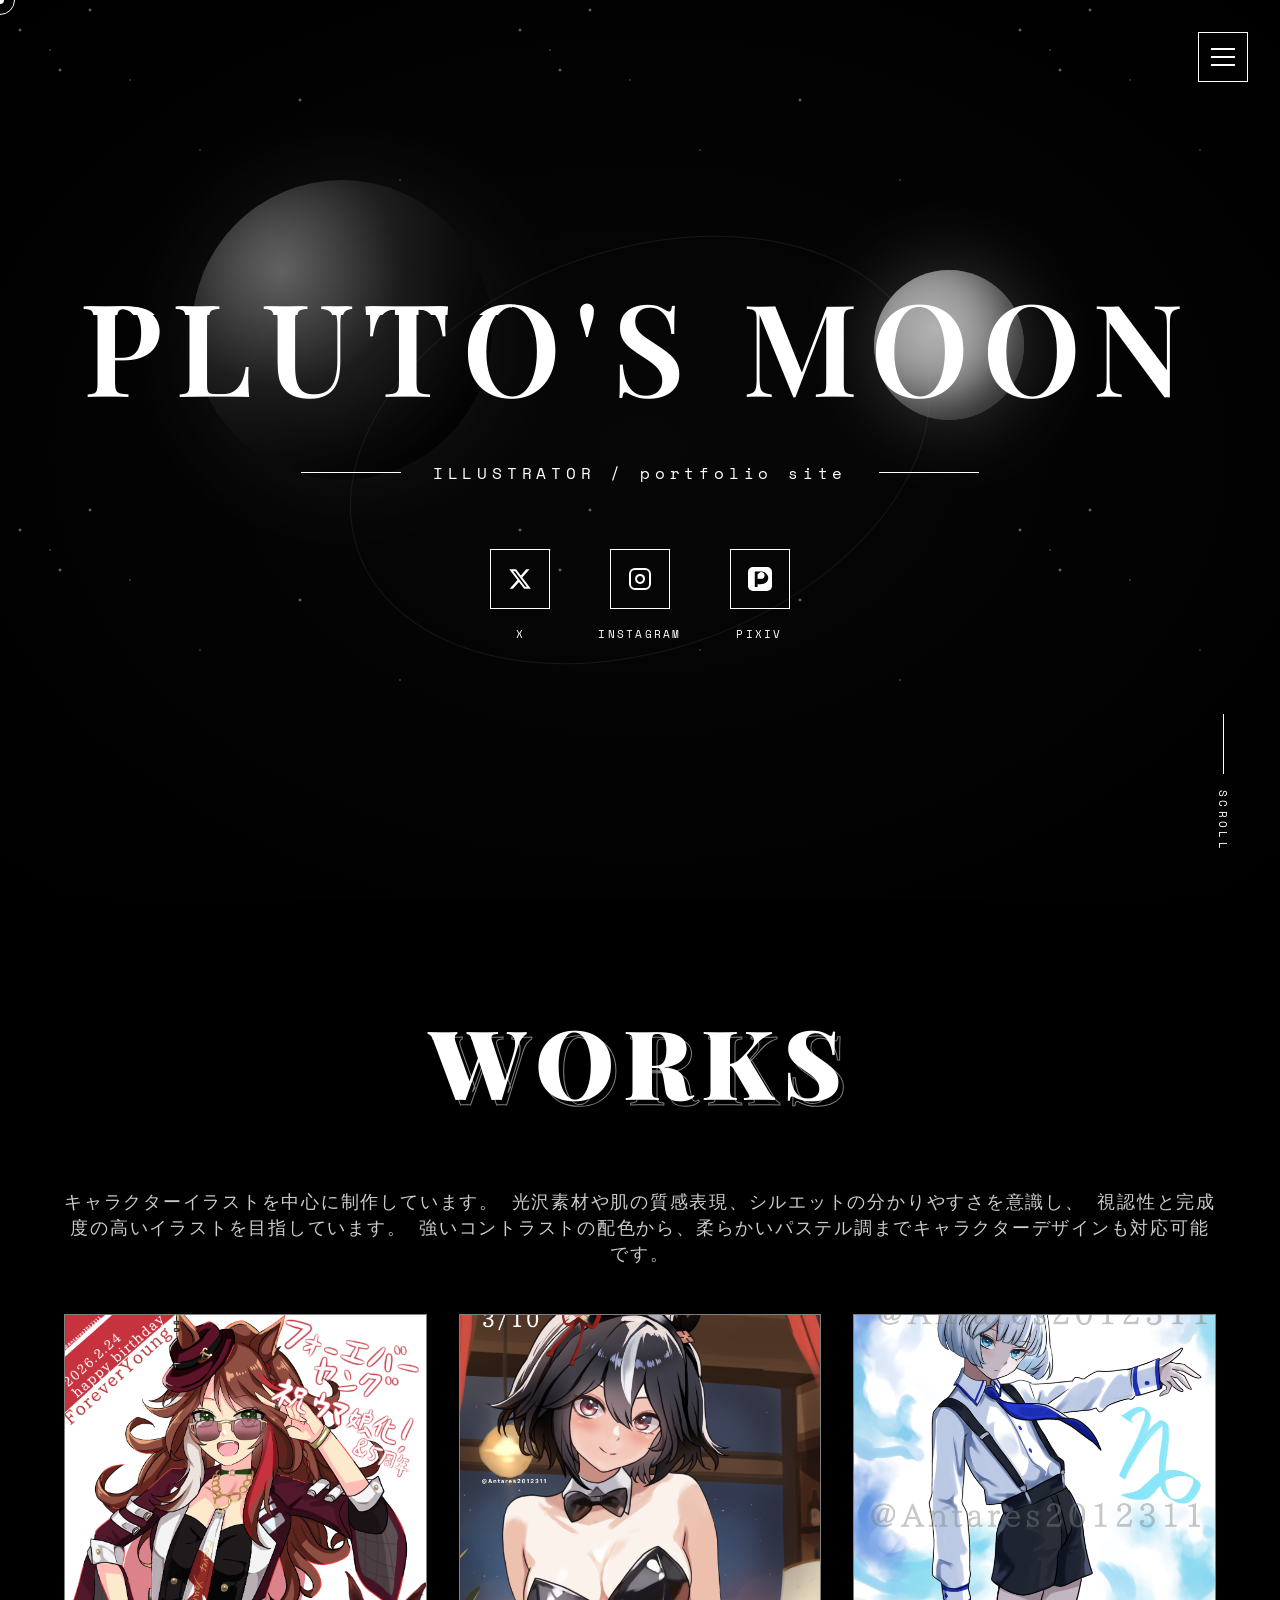
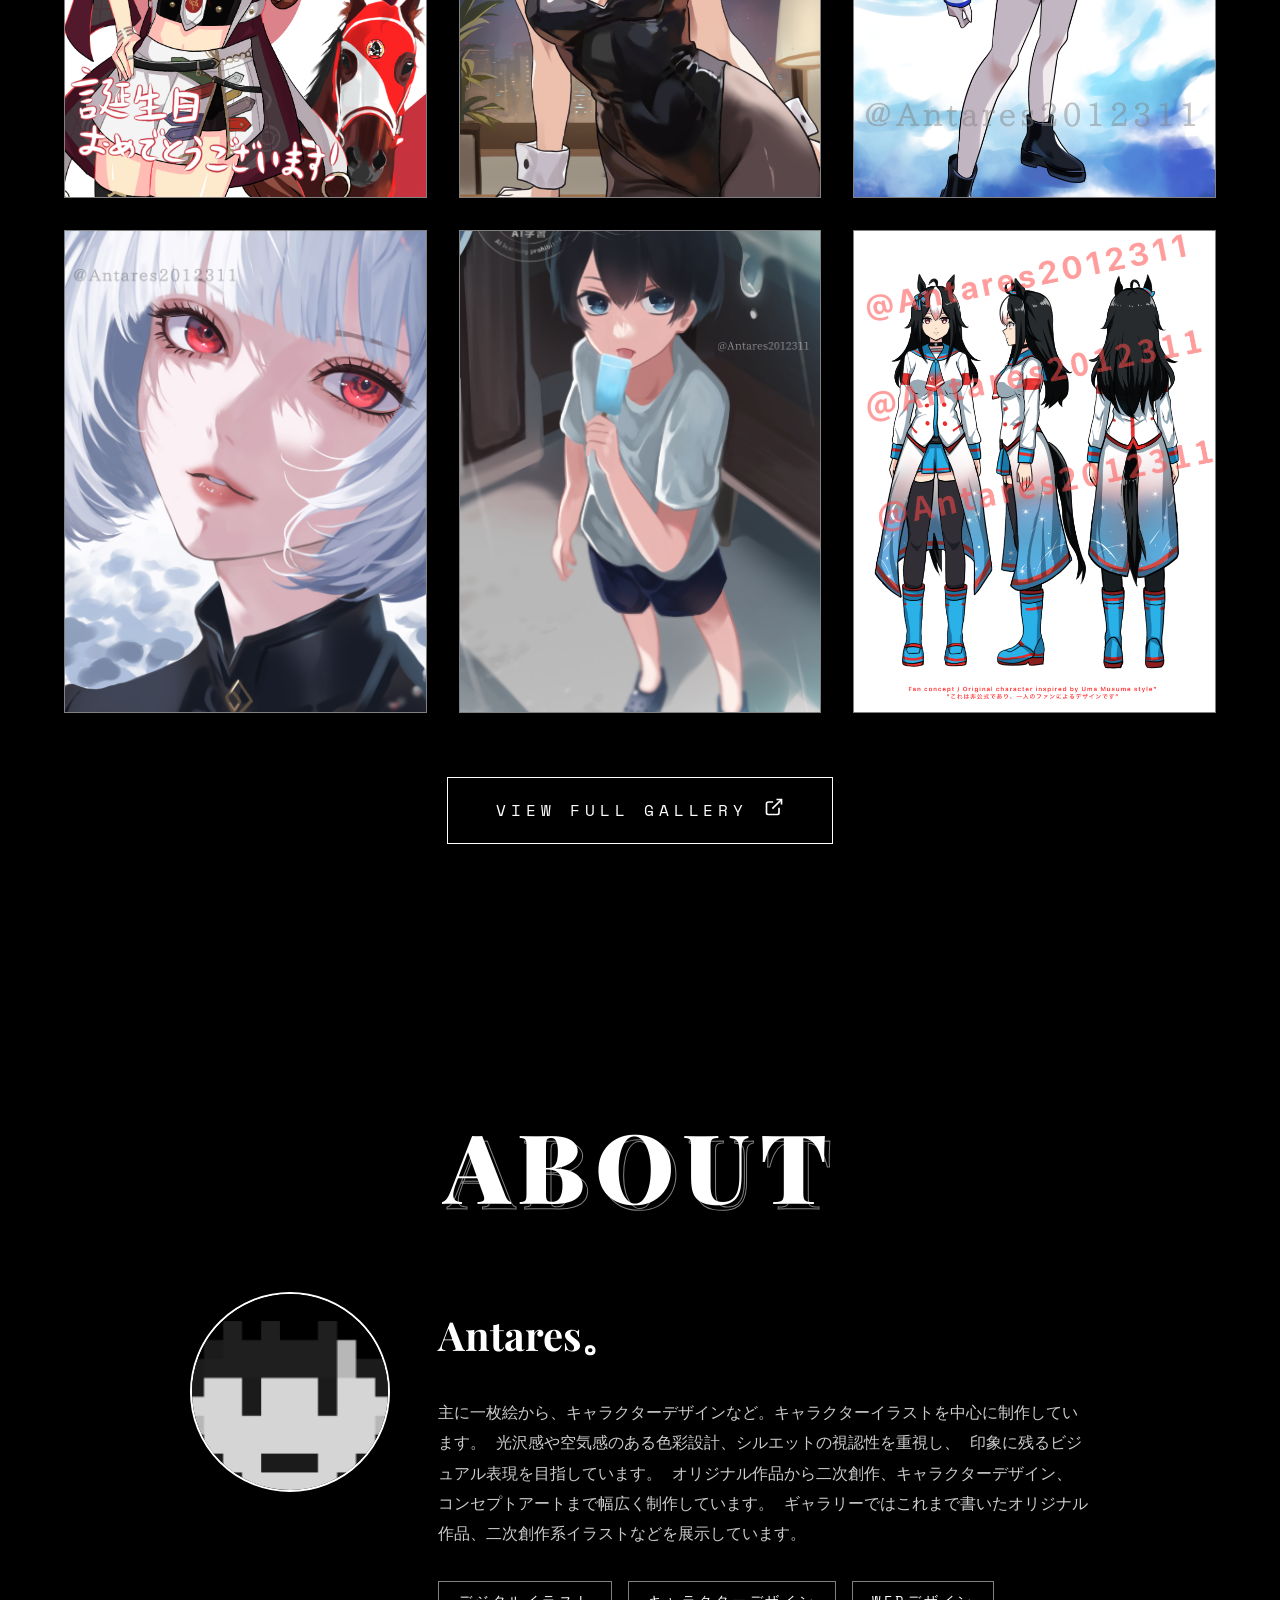
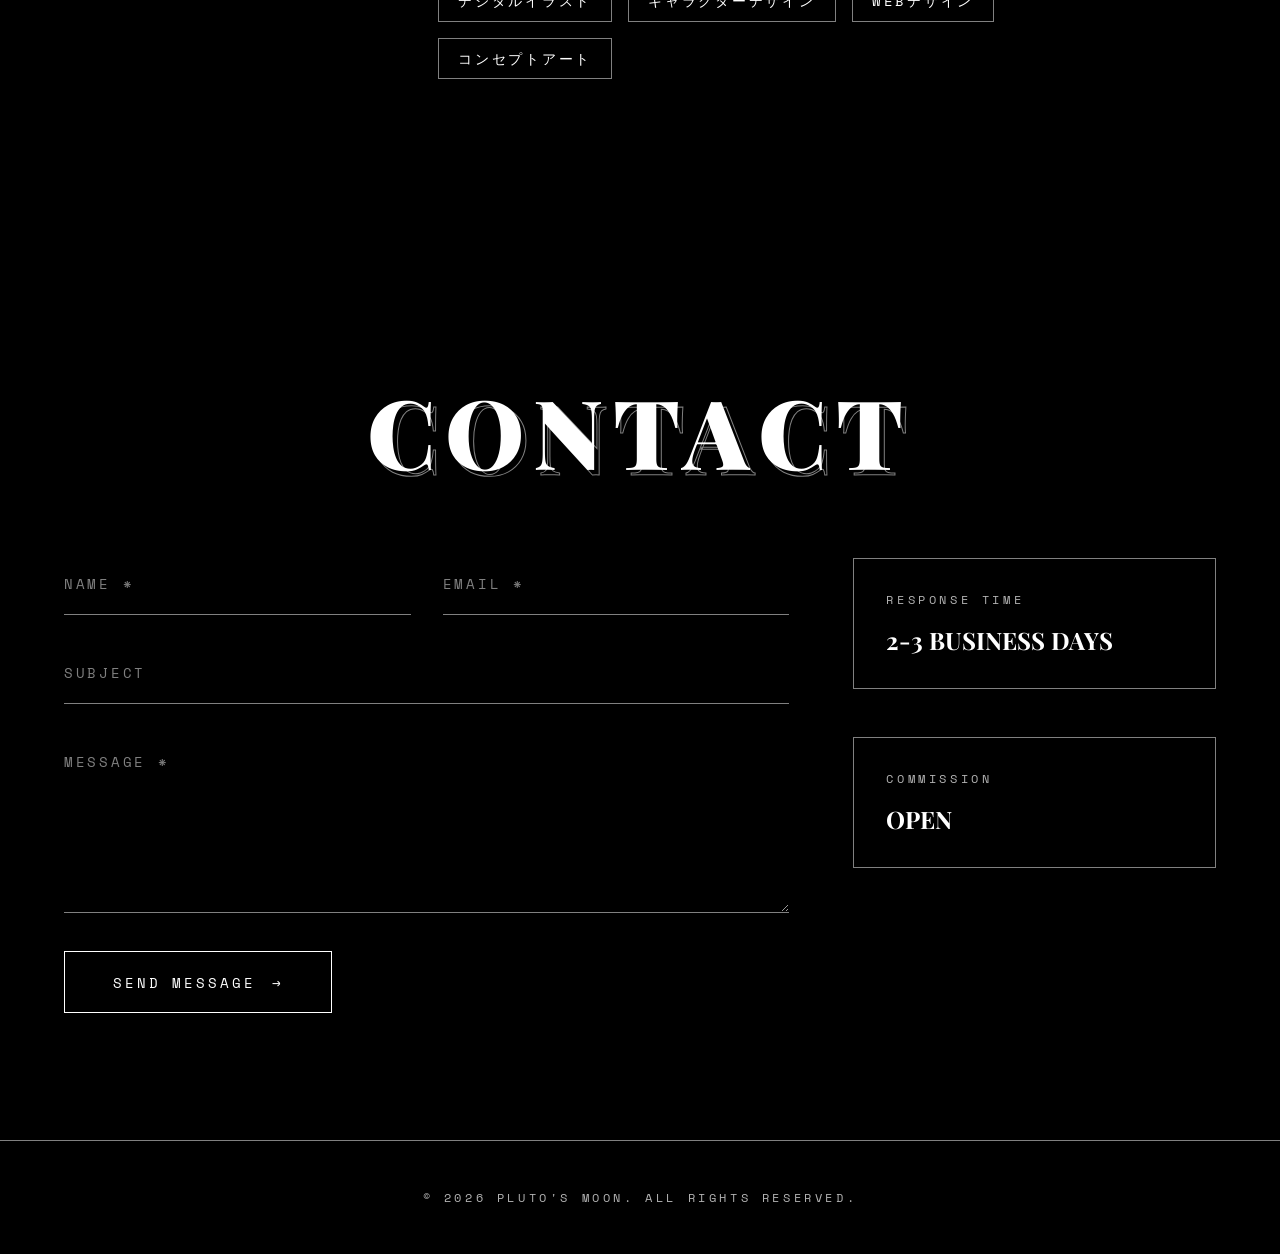
==== commit 9afd3468: "Add files via upload" ====
--- a/index.html
+++ b/index.html
@@ -55,7 +55,7 @@
                     </div>
                     <div class="title-lines">
                         <div class="line"></div>
-                        <p class="subtitle">ILLUSTRATOR / CHARACTER DESIGN</p>
+                        <p class="subtitle">ILLUSTRATOR / portfolio site</p>
                         <div class="line"></div>
                     </div>
                     <div class="social-grid">
@@ -65,7 +65,7 @@
                                     <path d="M18.244 2.25h3.308l-7.227 8.26 8.502 11.24H16.17l-5.214-6.817L4.99 21.75H1.68l7.73-8.835L1.254 2.25H8.08l4.713 6.231zm-1.161 17.52h1.833L7.084 4.126H5.117z"/>
                                 </svg>
                             </span>
-                            <span class="social-label">TWITTER</span>
+                            <span class="social-label">X</span>
                         </a>
                         <a href="https://www.instagram.com/mrantares1111" target="_blank" class="social-item" rel="noopener">
                             <span class="social-icon">
@@ -103,29 +103,29 @@
 </p>
                 </div>
                 <div class="gallery-masonry">
-                    <div class="gallery-card" data-title="フォーエバーヤング（FANART）" data-year="2026">
-                        <div class="card-inner">
-                            <img src="images/2026 (3).png" alt="Artwork 1" loading="lazy" onerror="this.parentElement.classList.add('placeholder')">
+                    <div class="gallery-card" data-title="フォーエバーヤング FANART" data-year="2026">
+                        <div class="card-inner">
+                            <img src="images/2026 3.png" alt="Artwork 1" loading="lazy" onerror="this.parentElement.classList.add('placeholder')">
                             <div class="card-overlay">
                                 <span class="card-number">01</span>
-                                <h3 class="card-title">フォーエバーヤング（FANART）</h3>
+                                <h3 class="card-title">フォーエバーヤング FANART</h3>
                                 <p class="card-year">2026</p>
                             </div>
                         </div>
                     </div>
-                    <div class="gallery-card" data-title="キタサンブラック（FANART）" data-year="2026">
-                        <div class="card-inner">
-                            <img src="images/2026 (4).png" alt="Artwork 2" loading="lazy" onerror="this.parentElement.classList.add('placeholder')">
+                    <div class="gallery-card" data-title="キタサンブラック FANART" data-year="2026">
+                        <div class="card-inner">
+                            <img src="images/2026 4.png" alt="Artwork 2" loading="lazy" onerror="this.parentElement.classList.add('placeholder')">
                             <div class="card-overlay">
                                 <span class="card-number">02</span>
-                                <h3 class="card-title">キタサンブラック（FANART）</h3>
+                                <h3 class="card-title">キタサンブラック FANART</h3>
                                 <p class="card-year">2026</p>
                             </div>
                         </div>
                     </div>
                     <div class="gallery-card" data-title="オリジナルキャラ１立ち絵" data-year="2025">
                         <div class="card-inner">
-                            <img src="images/2025 (5).png" alt="Artwork 3" loading="lazy" onerror="this.parentElement.classList.add('placeholder')">
+                            <img src="images/2025 5.png" alt="Artwork 3" loading="lazy" onerror="this.parentElement.classList.add('placeholder')">
                             <div class="card-overlay">
                                 <span class="card-number">03</span>
                                 <h3 class="card-title">オリジナルキャラ１立ち絵</h3>
@@ -135,7 +135,7 @@
                     </div>
                     <div class="gallery-card" data-title="オリジナルキャラ２一枚絵" data-year="2025">
                         <div class="card-inner">
-                            <img src="images/2025 (2).png" alt="Artwork 4" loading="lazy" onerror="this.parentElement.classList.add('placeholder')">
+                            <img src="images/2025 2.png" alt="Artwork 4" loading="lazy" onerror="this.parentElement.classList.add('placeholder')">
                             <div class="card-overlay">
                                 <span class="card-number">04</span>
                                 <h3 class="card-title">オリジナルキャラ２一枚絵</h3>
@@ -143,7 +143,7 @@
                             </div>
                         </div>
                     </div>
-                    <div class="gallery-card" data-title="2024、夏、バス停（original）" data-year="2024">
+                    <div class="gallery-card" data-title="2024、夏、バス停" data-year="2024">
                         <div class="card-inner">
                             <img src="images/2024.png" alt="Artwork 5" loading="lazy" onerror="this.parentElement.classList.add('placeholder')">
                             <div class="card-overlay">
@@ -155,7 +155,7 @@
                     </div>
                     <div class="gallery-card" data-title="競走馬モチーフオリジナルキャラ１、三面図サンプル" data-year="2025">
                         <div class="card-inner">
-                            <img src="images/2025 (12).png" alt="Artwork 6" loading="lazy" onerror="this.parentElement.classList.add('placeholder')">
+                            <img src="images/2025 12.png" alt="Artwork 6" loading="lazy" onerror="this.parentElement.classList.add('placeholder')">
                             <div class="card-overlay">
                                 <span class="card-number">06</span>
                                 <h3 class="card-title">競走馬モチーフオリジナルキャラ１、三面図サンプル</h3>
@@ -186,7 +186,7 @@
                     <div class="profile-card">
                         <div class="profile-image-wrapper">
                             <div class="profile-image">
-                                <img src="images/アイコン.png" alt="Profile" onerror="this.style.display='none'; this.nextElementSibling.style.display='flex';">
+                                <img src="images/icon.png" alt="Profile" onerror="this.style.display='none'; this.nextElementSibling.style.display='flex';">
                                 <div class="profile-placeholder" style="display: none;">
                                     <svg width="60" height="60" viewBox="0 0 24 24" fill="none" stroke="currentColor" stroke-width="1.5">
                                         <circle cx="12" cy="12" r="10"></circle>
@@ -199,8 +199,14 @@
                         <div class="profile-info">
                             <h3 class="profile-name">Antares。</h3>
                             <p class="profile-bio">
-                                幅広く物書き活動をしています。 主に一枚絵から、キャラクターデザインなど。
-動画制作やウェブデザイン制作なども得意としています。 独自なデジタルアートや小説、漫画制作など、取り組んでいます。
+                                主に一枚絵から、キャラクターデザインなど。キャラクターイラストを中心に制作しています。
+
+光沢感や空気感のある色彩設計、シルエットの視認性を重視し、
+印象に残るビジュアル表現を目指しています。
+
+オリジナル作品から二次創作、キャラクターデザイン、
+コンセプトアートまで幅広く制作しています。
+
 ギャラリーではこれまで書いたオリジナル作品、二次創作系イラストなどを展示しています。
                             </p>
                             <p class="profile-bio">
--- a/css/styles.css
+++ b/css/styles.css
@@ -294,8 +294,8 @@
     align-items: center;
     justify-content: center;
     padding: 6rem 4rem;
-    opacity: 0;
-    transform: translateY(50px);
+    opacity: 1;
+    transform: translateY(30px);
     transition: opacity 0.8s ease, transform 0.8s ease;
 }
 
@@ -1028,7 +1028,7 @@
 
 @media (max-width: 768px) {
     .glitch {
-        font-size: 3rem;
+         font-size: clamp(2.2rem, 12vw, 3rem);
     }
 
     .section {
@@ -1087,3 +1087,4 @@
         justify-content: center;
     }
 }
+
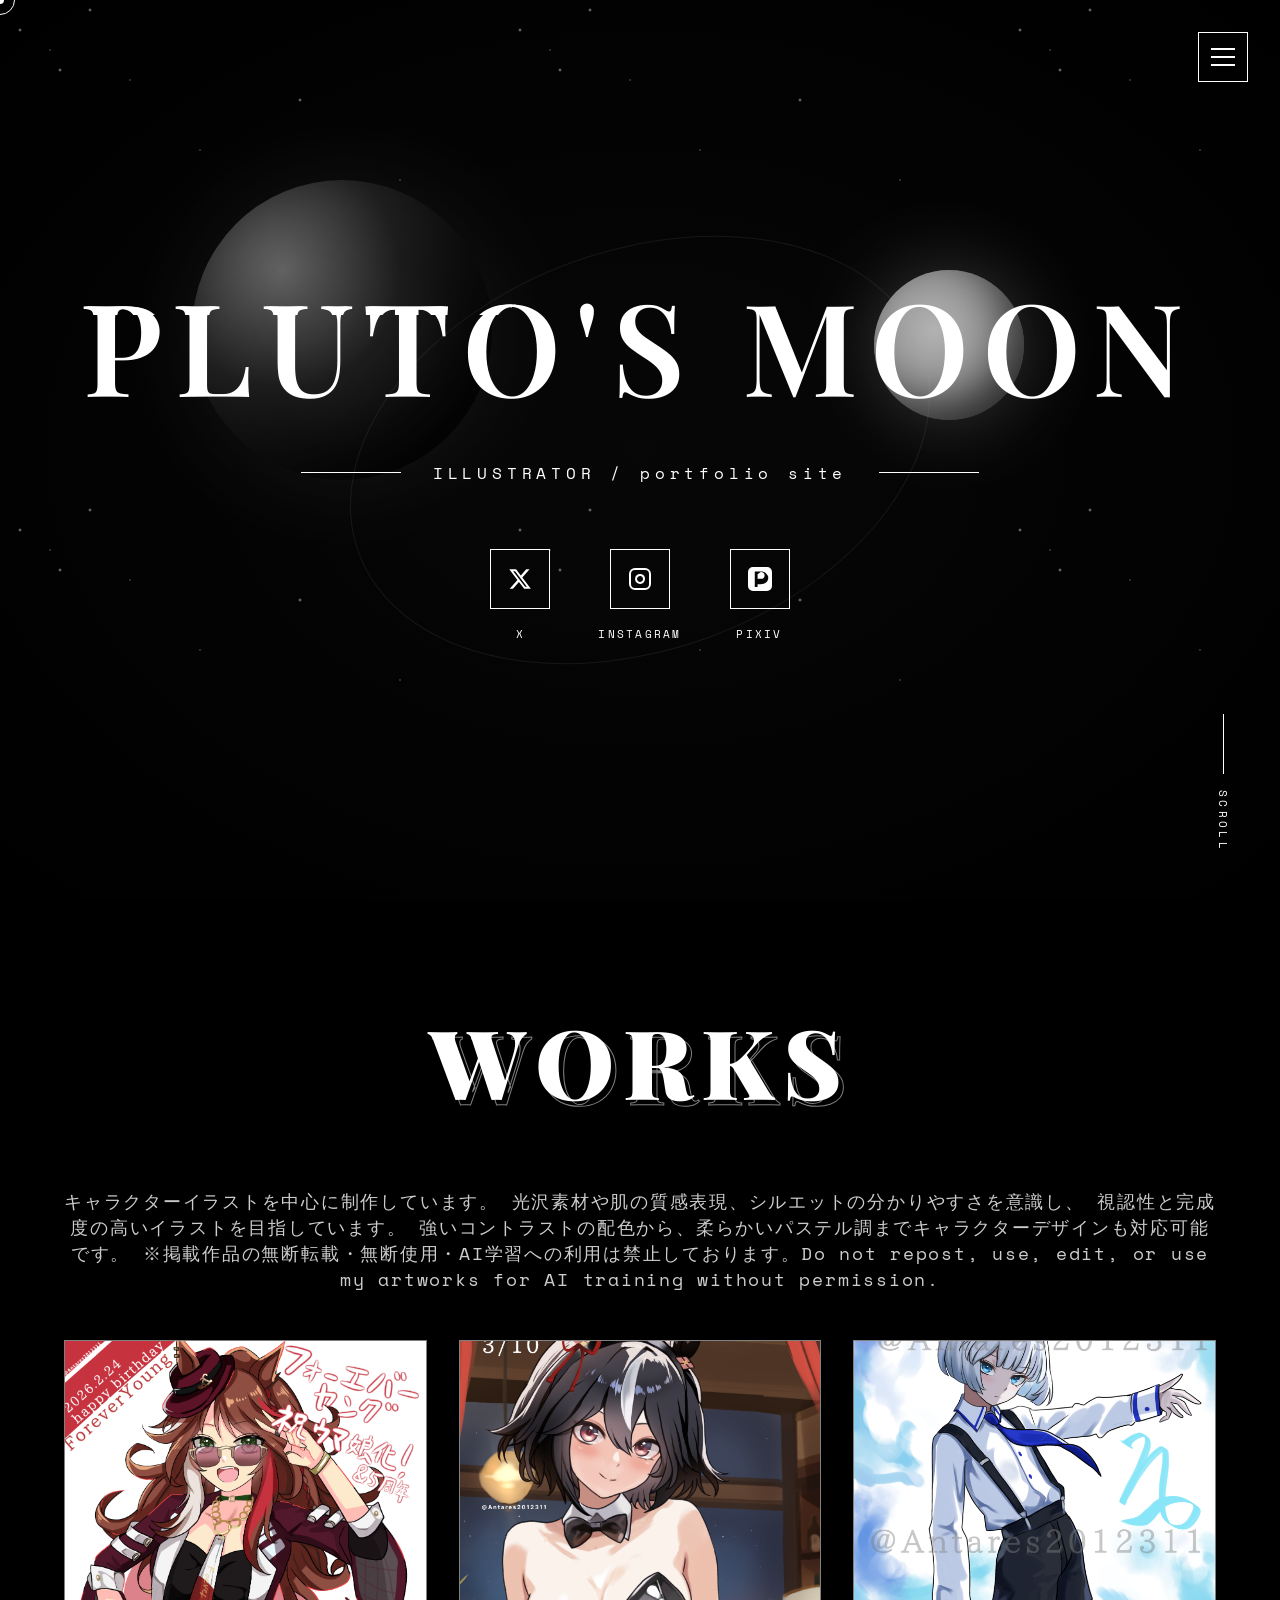
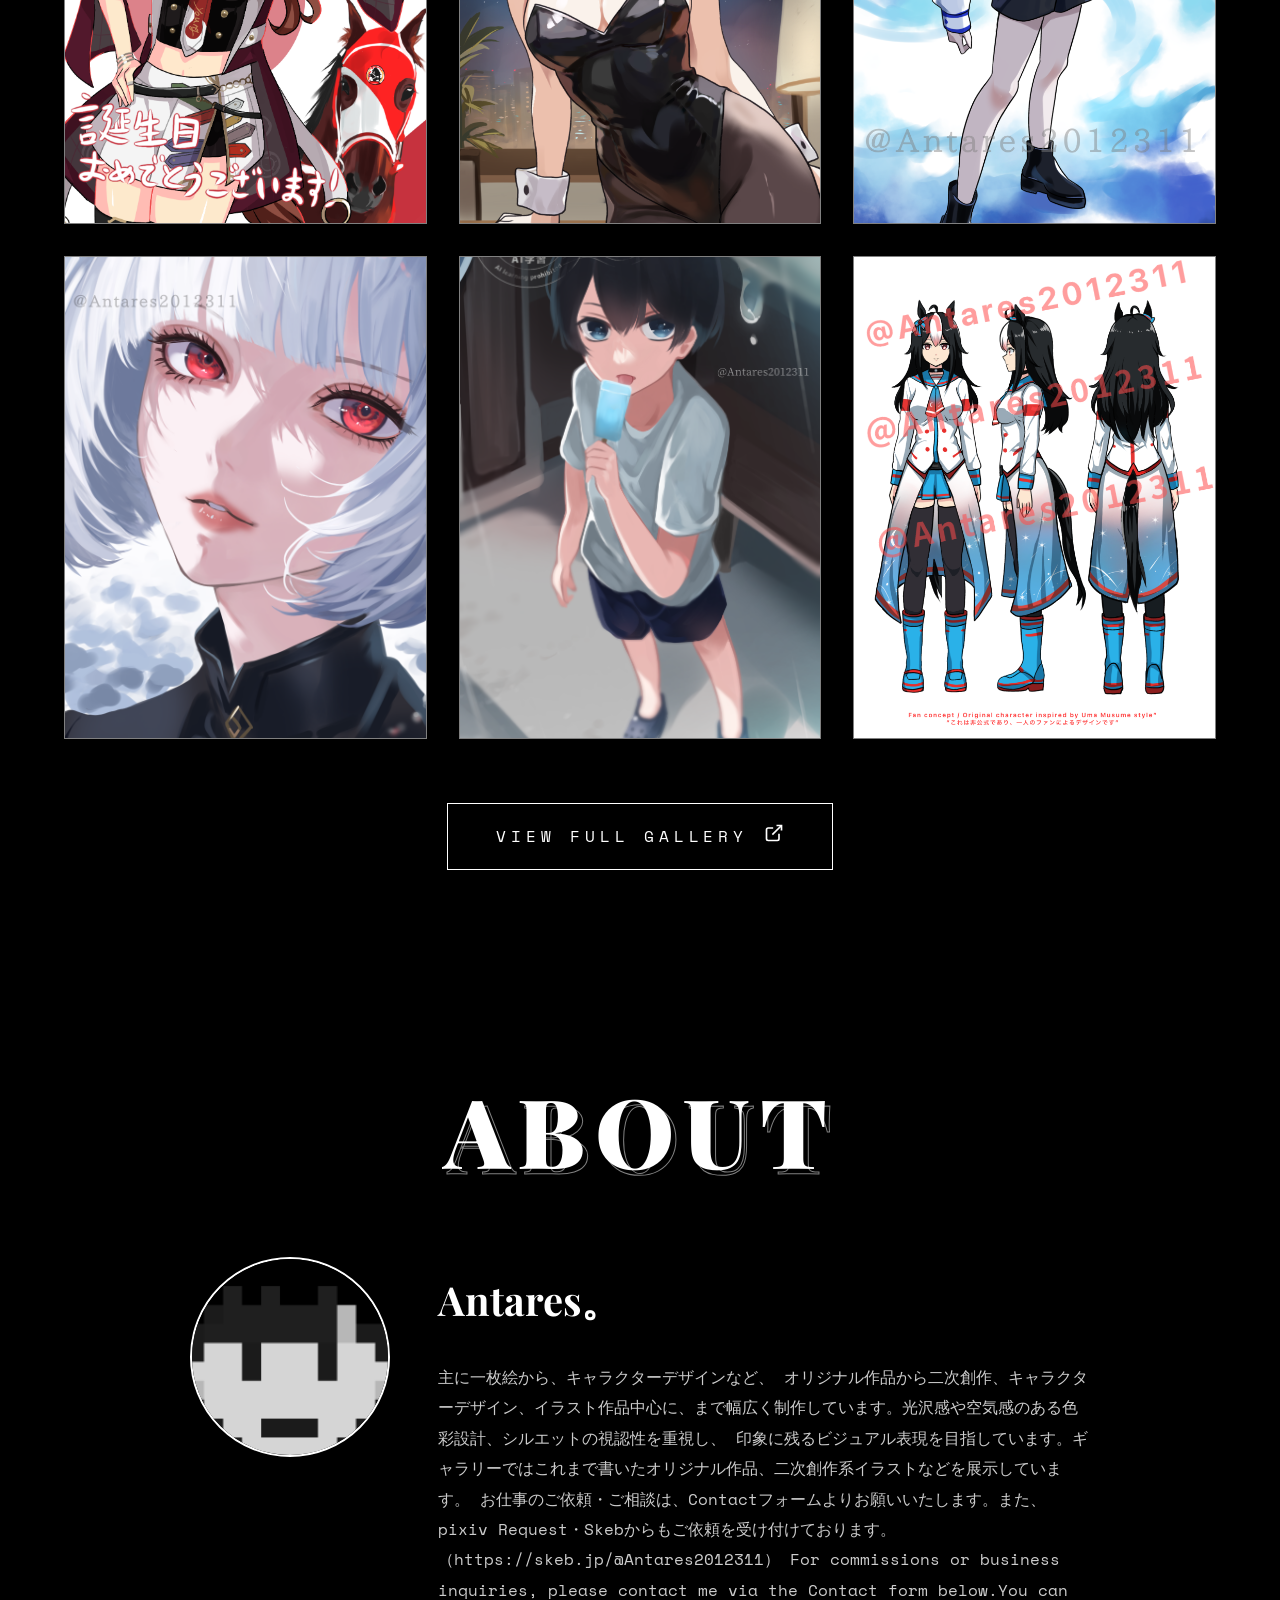
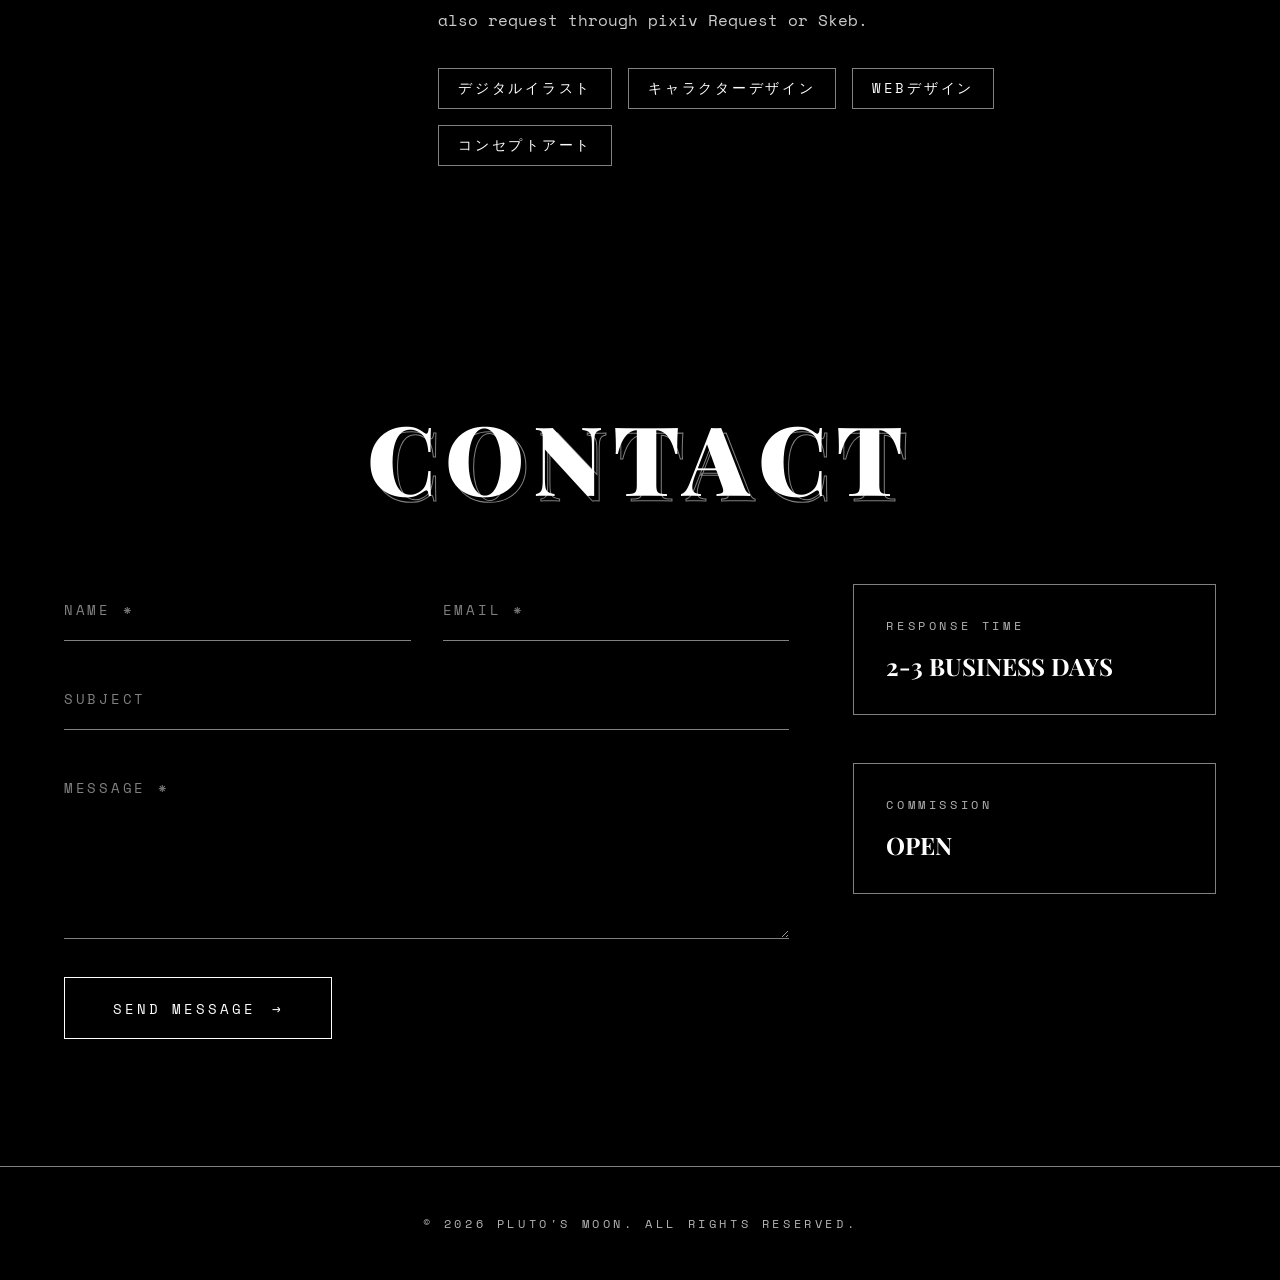
==== commit 146d11b9: "Add files via upload" ====
--- a/index.html
+++ b/index.html
@@ -100,6 +100,7 @@
 視認性と完成度の高いイラストを目指しています。
 
 強いコントラストの配色から、柔らかいパステル調までキャラクターデザインも対応可能です。
+※掲載作品の無断転載・無断使用・AI学習への利用は禁止しております。Do not repost, use, edit, or use my artworks for AI training without permission.
 </p>
                 </div>
                 <div class="gallery-masonry">
@@ -199,15 +200,10 @@
                         <div class="profile-info">
                             <h3 class="profile-name">Antares。</h3>
                             <p class="profile-bio">
-                                主に一枚絵から、キャラクターデザインなど。キャラクターイラストを中心に制作しています。
-
-光沢感や空気感のある色彩設計、シルエットの視認性を重視し、
-印象に残るビジュアル表現を目指しています。
-
-オリジナル作品から二次創作、キャラクターデザイン、
-コンセプトアートまで幅広く制作しています。
-
-ギャラリーではこれまで書いたオリジナル作品、二次創作系イラストなどを展示しています。
+                                主に一枚絵から、キャラクターデザインなど、 オリジナル作品から二次創作、キャラクターデザイン、イラスト作品中心に、まで幅広く制作しています。光沢感や空気感のある色彩設計、シルエットの視認性を重視し、 印象に残るビジュアル表現を目指しています。ギャラリーではこれまで書いたオリジナル作品、二次創作系イラストなどを展示しています。
+                                お仕事のご依頼・ご相談は、Contactフォームよりお願いいたします。また、pixiv Request・Skebからもご依頼を受け付けております。 （https://skeb.jp/@Antares2012311）
+
+ For commissions or business inquiries, please contact me via the Contact form below.You can also request through pixiv Request or Skeb.
                             </p>
                             <p class="profile-bio">
                             </p>
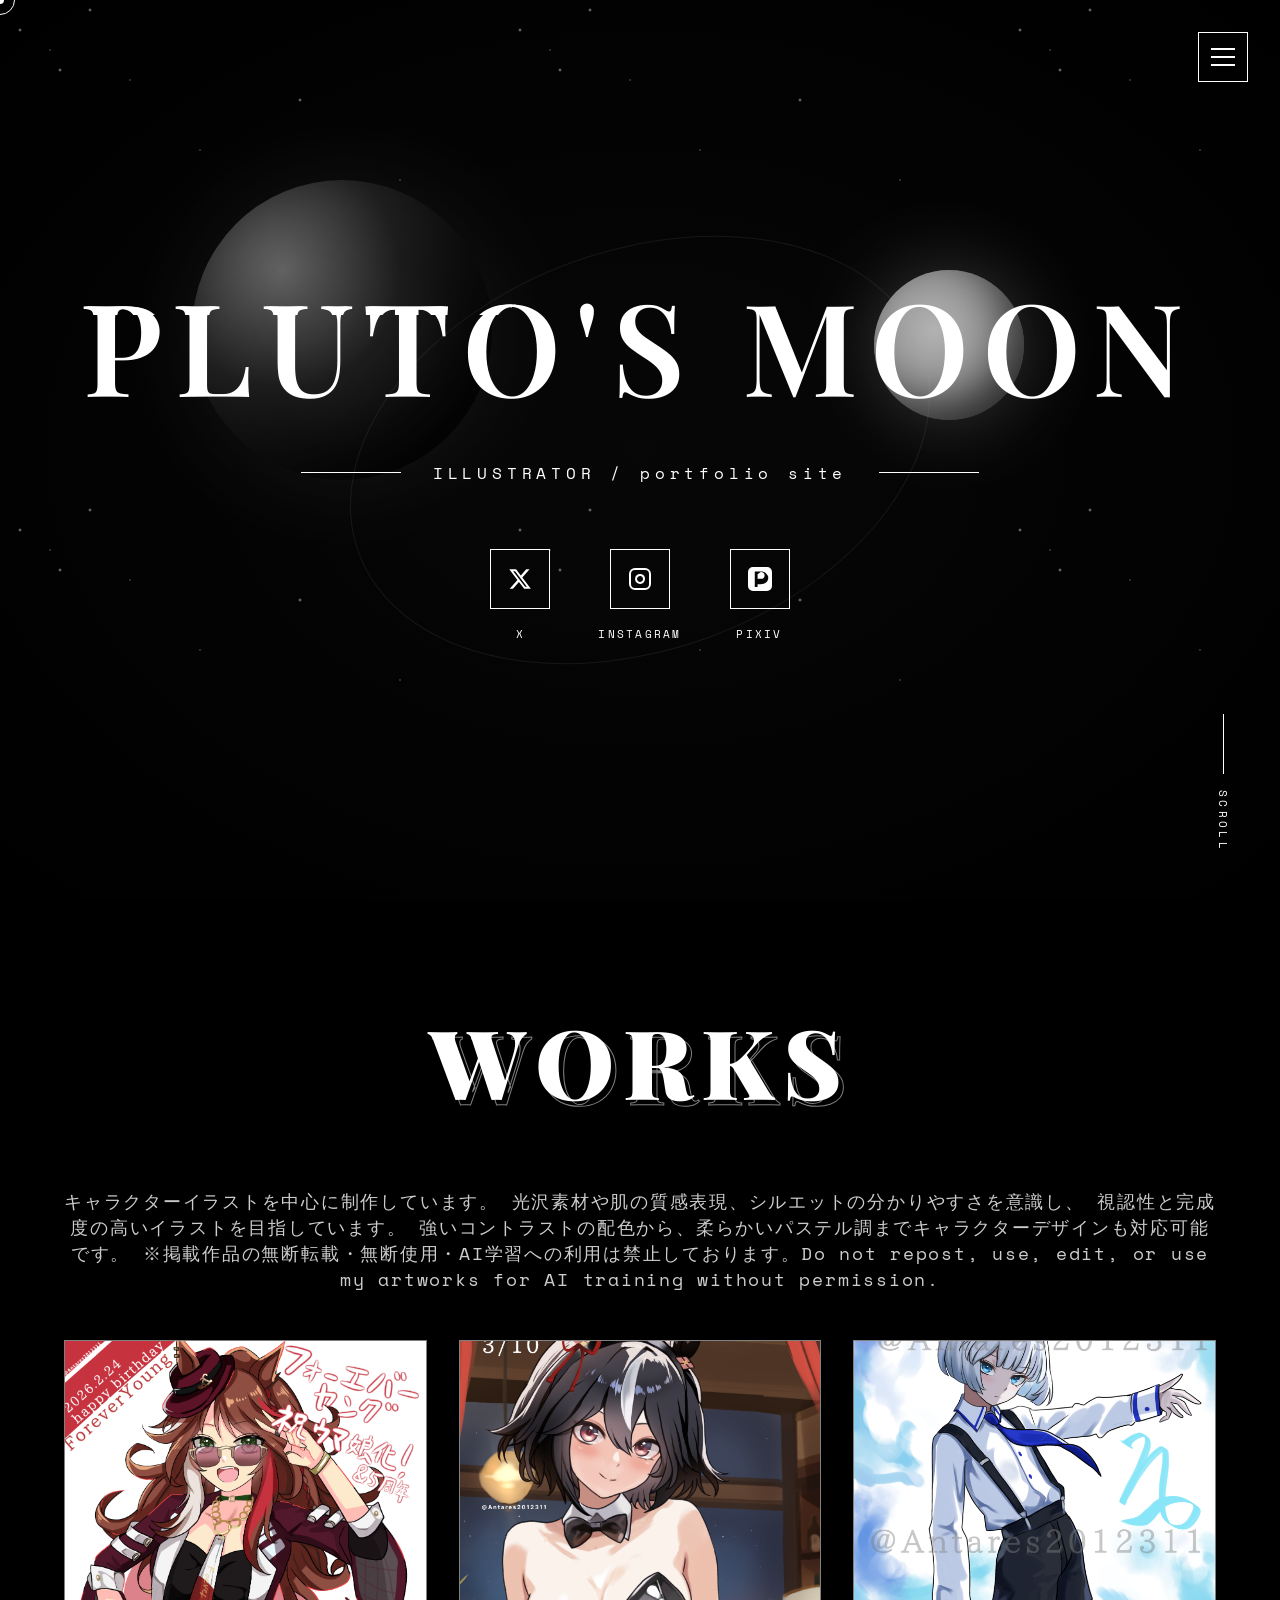
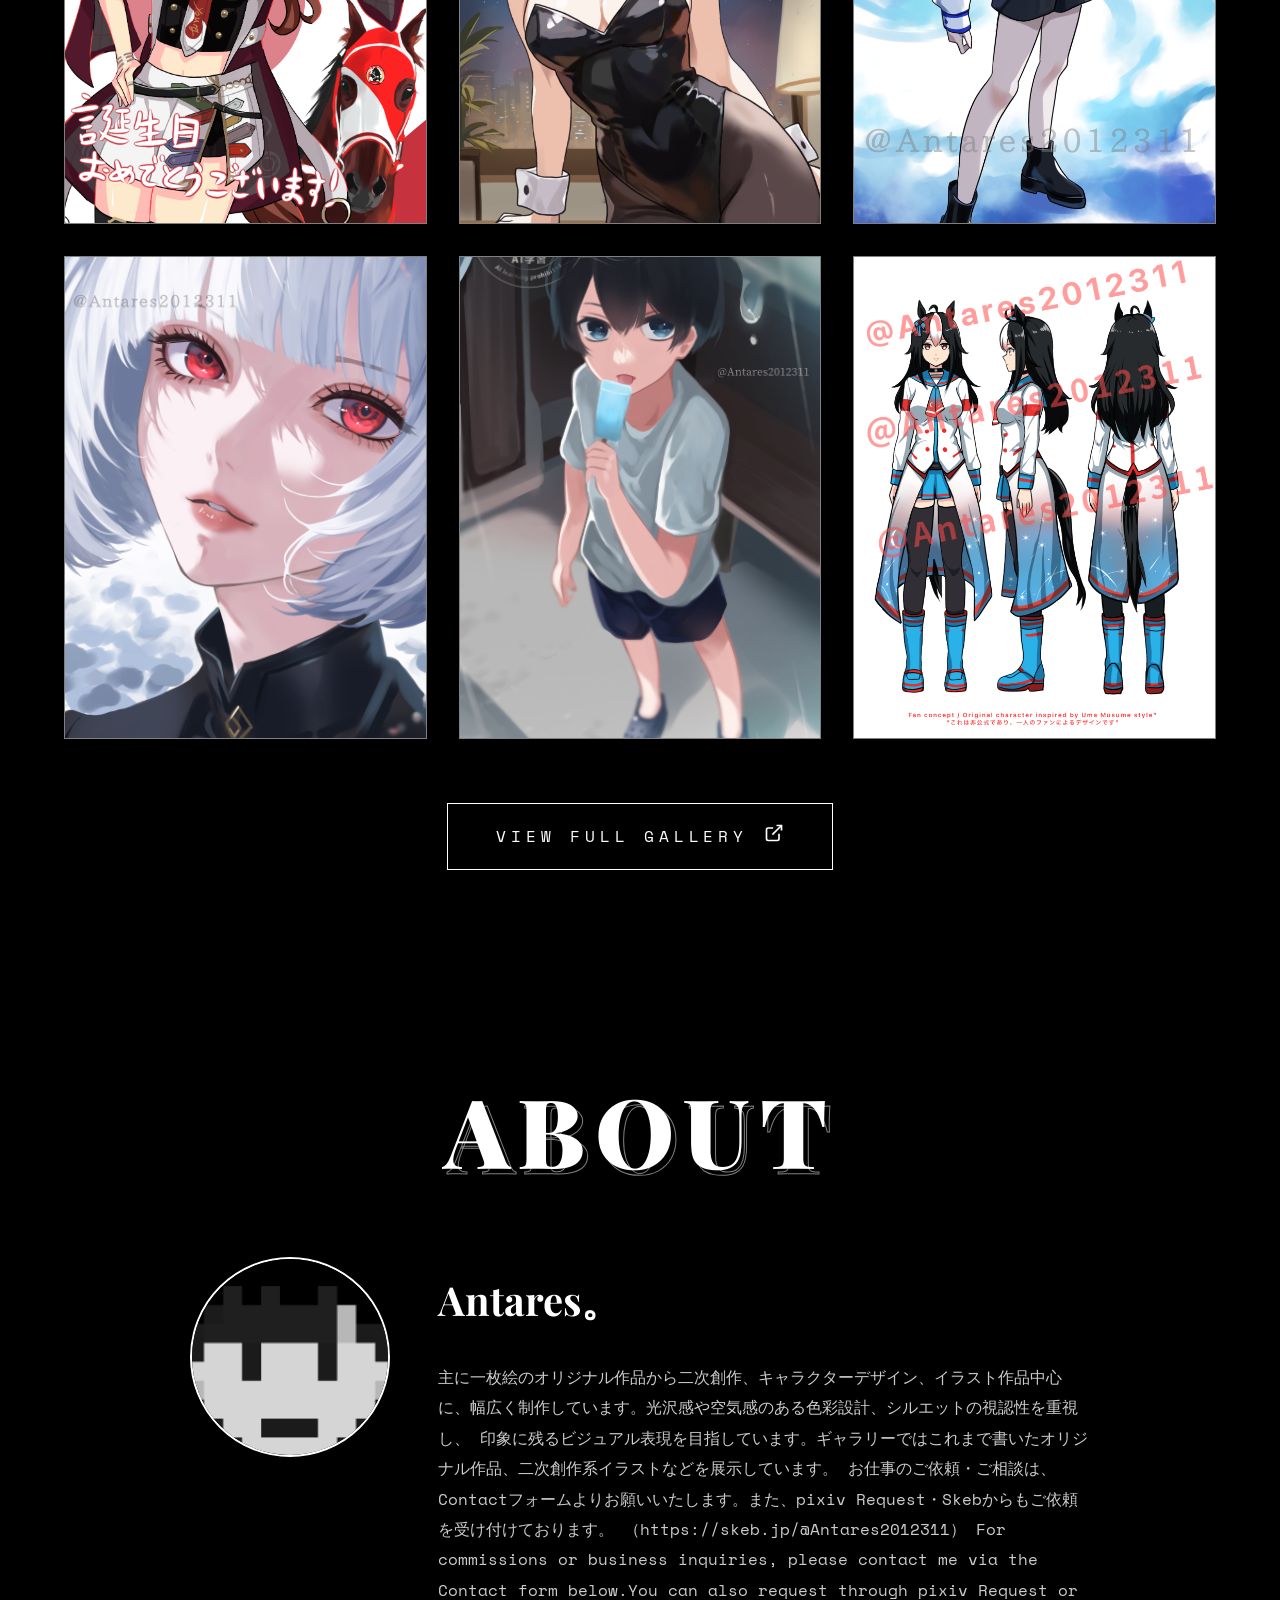
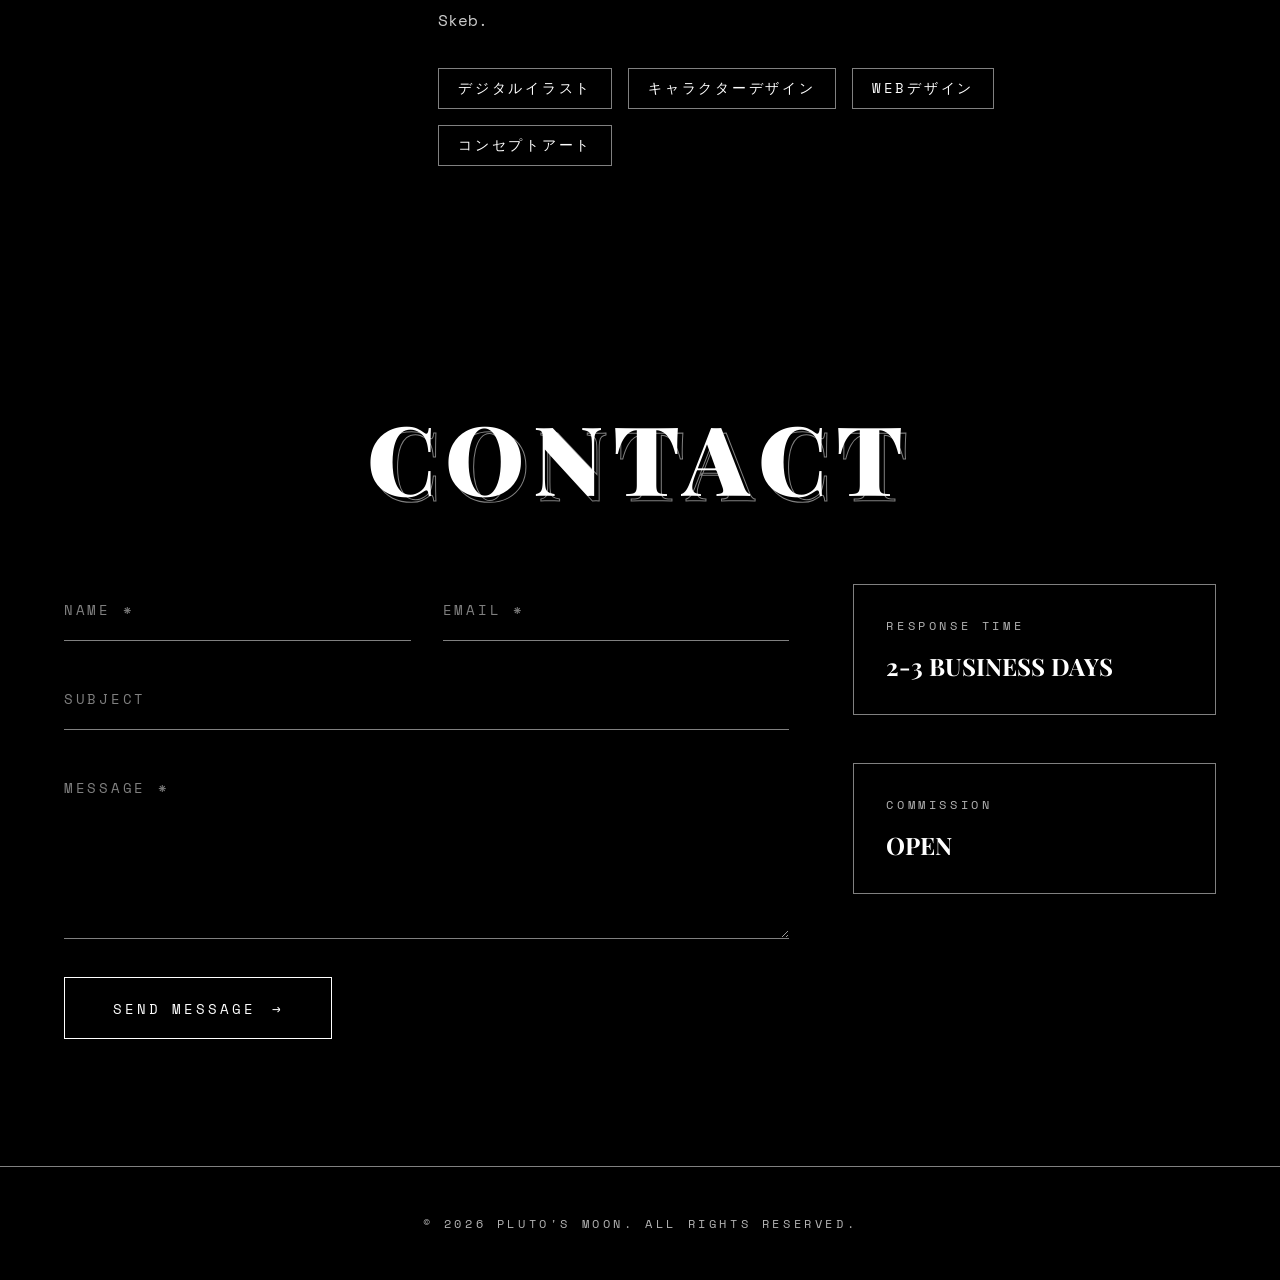
==== commit 9e73db0a: "Add files via upload" ====
--- a/index.html
+++ b/index.html
@@ -200,7 +200,7 @@
                         <div class="profile-info">
                             <h3 class="profile-name">Antares。</h3>
                             <p class="profile-bio">
-                                主に一枚絵から、キャラクターデザインなど、 オリジナル作品から二次創作、キャラクターデザイン、イラスト作品中心に、まで幅広く制作しています。光沢感や空気感のある色彩設計、シルエットの視認性を重視し、 印象に残るビジュアル表現を目指しています。ギャラリーではこれまで書いたオリジナル作品、二次創作系イラストなどを展示しています。
+                                主に一枚絵のオリジナル作品から二次創作、キャラクターデザイン、イラスト作品中心に、幅広く制作しています。光沢感や空気感のある色彩設計、シルエットの視認性を重視し、 印象に残るビジュアル表現を目指しています。ギャラリーではこれまで書いたオリジナル作品、二次創作系イラストなどを展示しています。
                                 お仕事のご依頼・ご相談は、Contactフォームよりお願いいたします。また、pixiv Request・Skebからもご依頼を受け付けております。 （https://skeb.jp/@Antares2012311）
 
  For commissions or business inquiries, please contact me via the Contact form below.You can also request through pixiv Request or Skeb.
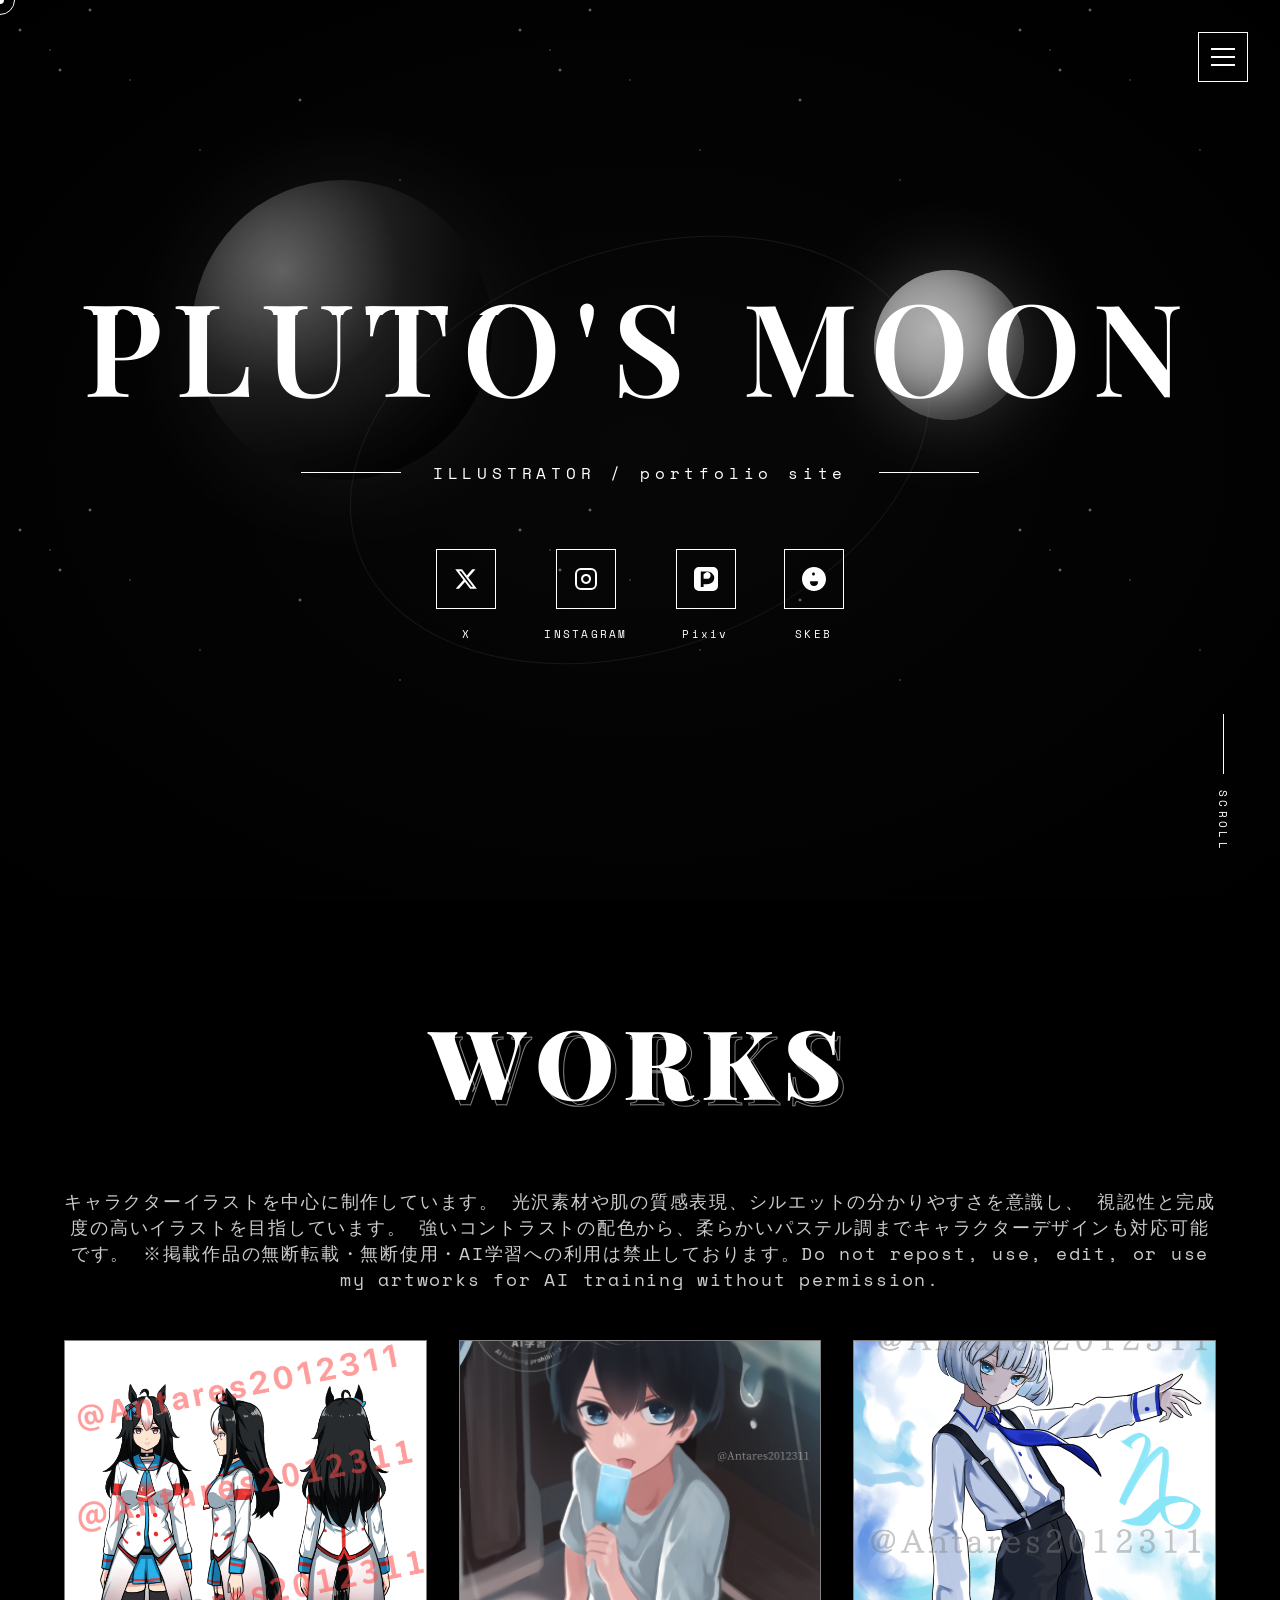
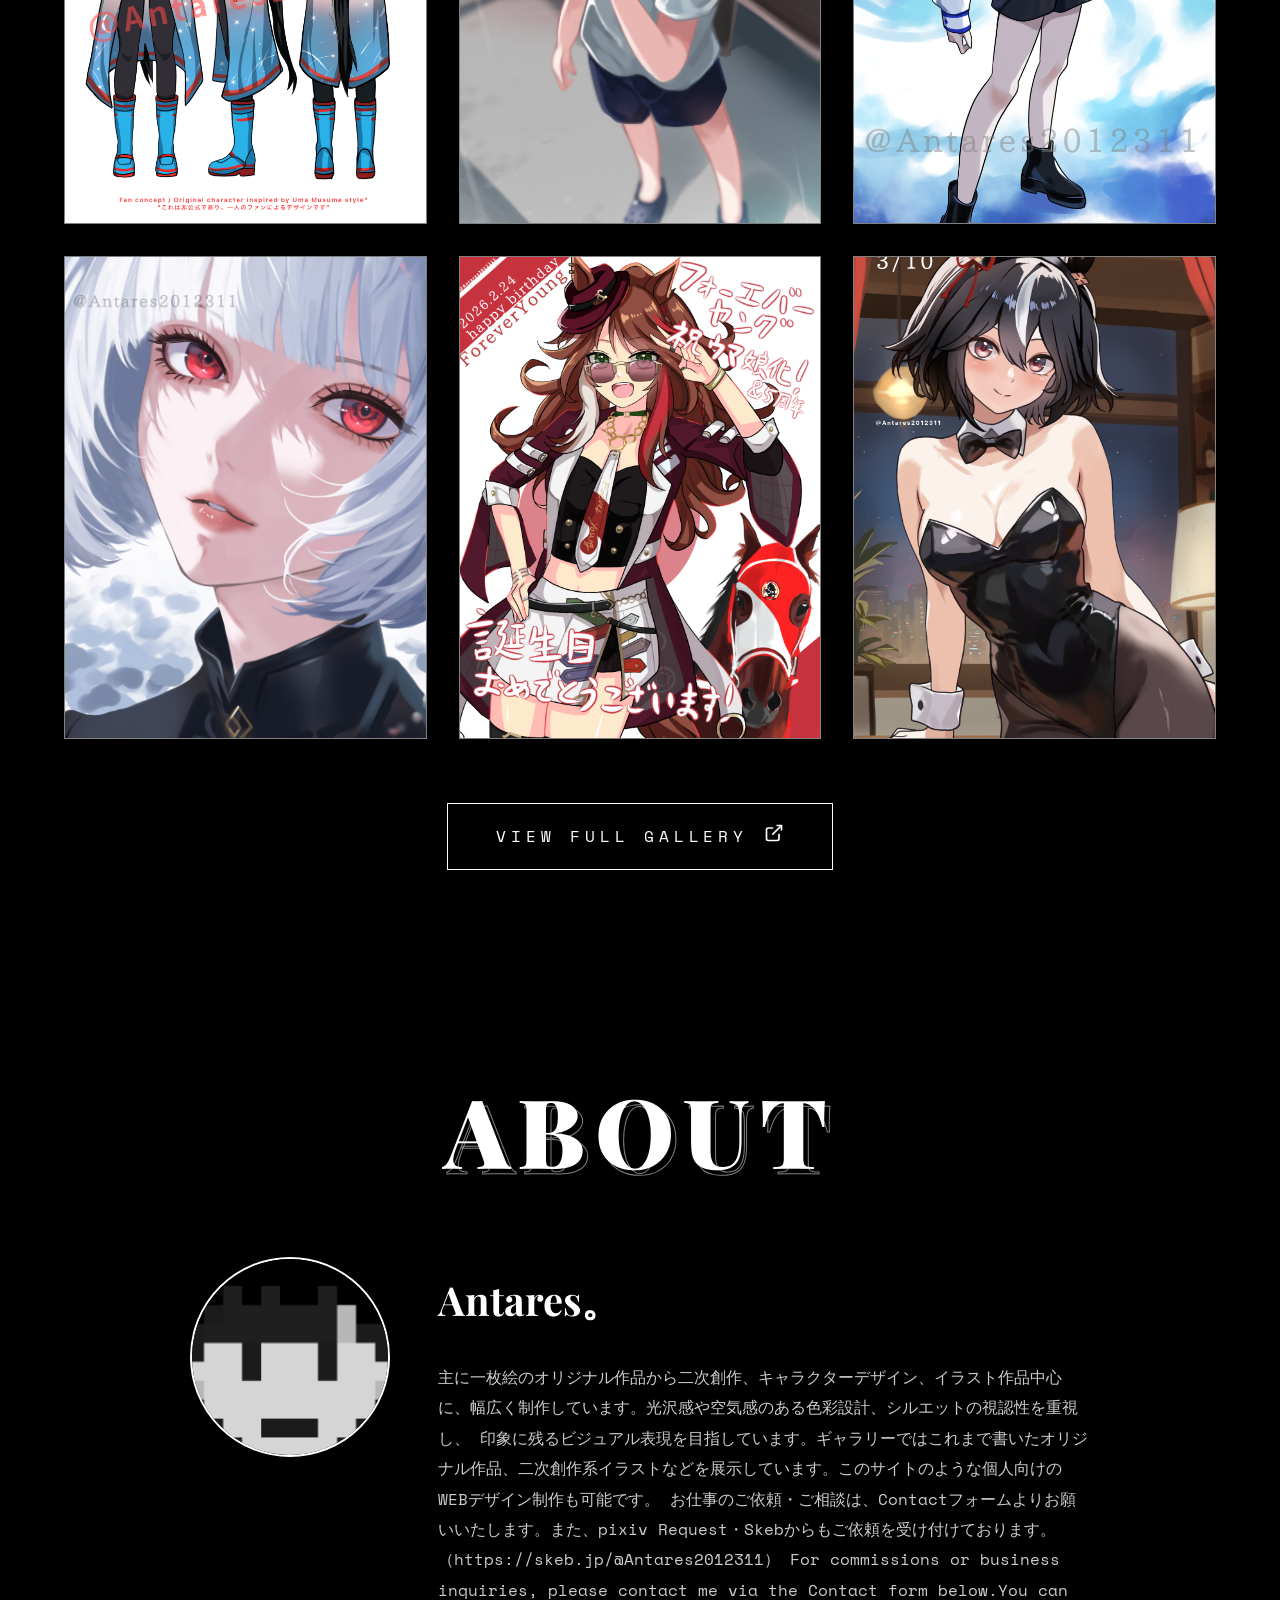
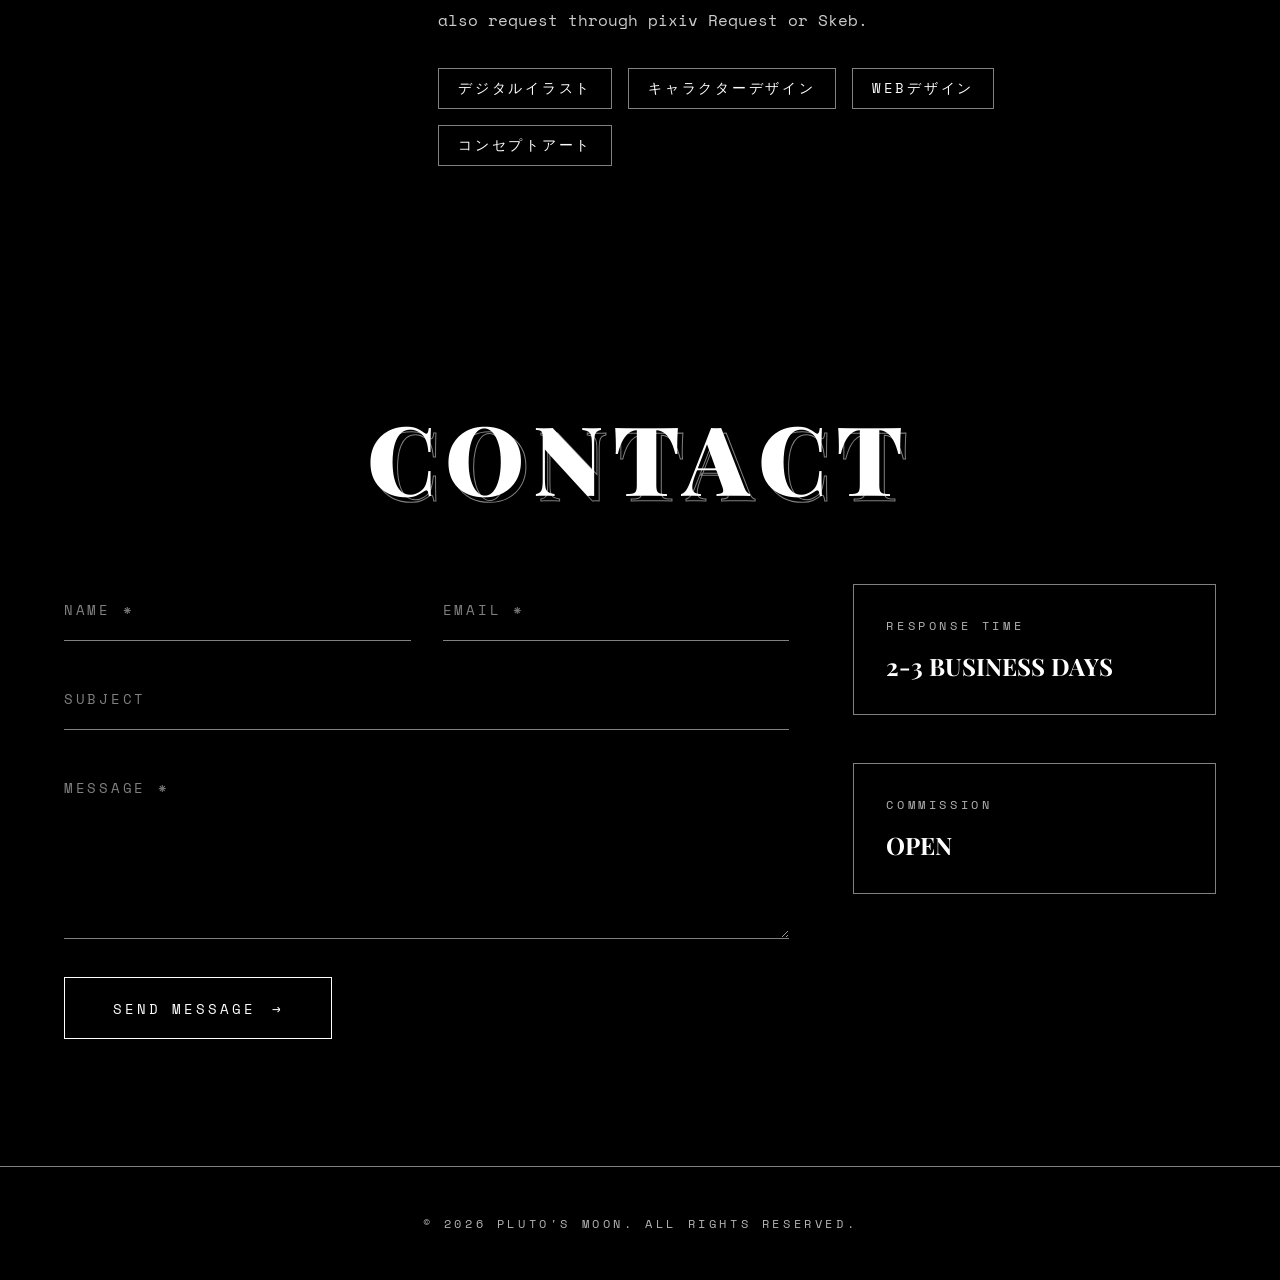
==== commit e85bbacb: "Add files via upload" ====
--- a/index.html
+++ b/index.html
@@ -83,7 +83,15 @@
                                     <path d="M4.935 0A4.924 4.924 0 0 0 0 4.935v14.13A4.924 4.924 0 0 0 4.935 24h14.13A4.924 4.924 0 0 0 24 19.065V4.935A4.924 4.924 0 0 0 19.065 0zm7.81 4.547c2.181 0 4.058.676 5.399 1.847a6.118 6.118 0 0 1 2.116 4.66c.005 1.854-.88 3.476-2.257 4.563-1.375 1.092-3.225 1.697-5.258 1.697H9.547v2.805H6.785V4.547zm-3.158 2.76v4.547h3.198c1.201 0 2.15-.315 2.822-.97.673-.654 1.024-1.505 1.024-2.424 0-.919-.35-1.77-1.024-2.424-.672-.655-1.62-.97-2.822-.97z"/>
                                 </svg>
                             </span>
-                            <span class="social-label">PIXIV</span>
+                            <span class="social-label">Pixiv</span>
+                            </a>
+                        <a href="https://skeb.jp/@Antares2012311" target="_blank" class="social-item" rel="noopener">
+                            <span class="social-icon">
+                                <svg width="24" height="24" viewBox="0 0 24 24" fill="currentColor">
+                                    <path d="M12 0C5.373 0 0 5.373 0 12s5.373 12 12 12 12-5.373 12-12S18.627 0 12 0zm-.5 5.5c.828 0 1.5.672 1.5 1.5S12.328 8.5 11.5 8.5 10 7.828 10 7s.672-1.5 1.5-1.5zm4.5 9.75c0 2.347-1.567 3.75-4 3.75s-4-1.403-4-3.75v-.5c0-.276.224-.5.5-.5h7c.276 0 .5.224.5.5v.5z"/>
+                                </svg>
+                            </span>
+                            <span class="social-label">SKEB</span>
                         </a>
                     </div>
                 </div>
@@ -104,23 +112,23 @@
 </p>
                 </div>
                 <div class="gallery-masonry">
-                    <div class="gallery-card" data-title="フォーエバーヤング FANART" data-year="2026">
-                        <div class="card-inner">
-                            <img src="images/2026 3.png" alt="Artwork 1" loading="lazy" onerror="this.parentElement.classList.add('placeholder')">
+                    <div class="gallery-card" data-title="競走馬モチーフオリジナルキャラ１、三面図サンプル" data-year="2025">
+                        <div class="card-inner">
+                            <img src="images/2025 12.png" alt="Artwork 1" loading="lazy" onerror="this.parentElement.classList.add('placeholder')">
                             <div class="card-overlay">
                                 <span class="card-number">01</span>
-                                <h3 class="card-title">フォーエバーヤング FANART</h3>
-                                <p class="card-year">2026</p>
-                            </div>
-                        </div>
-                    </div>
-                    <div class="gallery-card" data-title="キタサンブラック FANART" data-year="2026">
-                        <div class="card-inner">
-                            <img src="images/2026 4.png" alt="Artwork 2" loading="lazy" onerror="this.parentElement.classList.add('placeholder')">
+                                <h3 class="card-title">競走馬モチーフオリジナルキャラ１、三面図サンプル</h3>
+                                <p class="card-year">2025</p>
+                            </div>
+                        </div>
+                    </div>
+                    <div class="gallery-card" data-title="2024、夏、バス停" data-year="2024">
+                        <div class="card-inner">
+                            <img src="images/2024.png" alt="Artwork 2" loading="lazy" onerror="this.parentElement.classList.add('placeholder')">
                             <div class="card-overlay">
                                 <span class="card-number">02</span>
-                                <h3 class="card-title">キタサンブラック FANART</h3>
-                                <p class="card-year">2026</p>
+                                <h3 class="card-title">2024、夏、バス停</h3>
+                                <p class="card-year">2024</p>
                             </div>
                         </div>
                     </div>
@@ -144,23 +152,23 @@
                             </div>
                         </div>
                     </div>
-                    <div class="gallery-card" data-title="2024、夏、バス停" data-year="2024">
-                        <div class="card-inner">
-                            <img src="images/2024.png" alt="Artwork 5" loading="lazy" onerror="this.parentElement.classList.add('placeholder')">
+                    <div class="gallery-card" data-title="フォーエバーヤング FANART" data-year="2026">
+                        <div class="card-inner">
+                            <img src="images/2026 3.png" alt="Artwork 5" loading="lazy" onerror="this.parentElement.classList.add('placeholder')">
                             <div class="card-overlay">
                                 <span class="card-number">05</span>
-                                <h3 class="card-title">2024、夏、バス停</h3>
-                                <p class="card-year">2024</p>
-                            </div>
-                        </div>
-                    </div>
-                    <div class="gallery-card" data-title="競走馬モチーフオリジナルキャラ１、三面図サンプル" data-year="2025">
-                        <div class="card-inner">
-                            <img src="images/2025 12.png" alt="Artwork 6" loading="lazy" onerror="this.parentElement.classList.add('placeholder')">
+                                <h3 class="card-title">フォーエバーヤング FANART</h3>
+                                <p class="card-year">2026</p>
+                            </div>
+                        </div>
+                    </div>
+                    <div class="gallery-card" data-title="キタサンブラック FANART" data-year="2026">
+                        <div class="card-inner">
+                            <img src="images/2026 4.png" alt="Artwork 6" loading="lazy" onerror="this.parentElement.classList.add('placeholder')">
                             <div class="card-overlay">
                                 <span class="card-number">06</span>
-                                <h3 class="card-title">競走馬モチーフオリジナルキャラ１、三面図サンプル</h3>
-                                <p class="card-year">2025</p>
+                                <h3 class="card-title">キタサンブラック FANART</h3>
+                                <p class="card-year">2026</p>
                             </div>
                         </div>
                     </div>
@@ -200,7 +208,7 @@
                         <div class="profile-info">
                             <h3 class="profile-name">Antares。</h3>
                             <p class="profile-bio">
-                                主に一枚絵のオリジナル作品から二次創作、キャラクターデザイン、イラスト作品中心に、幅広く制作しています。光沢感や空気感のある色彩設計、シルエットの視認性を重視し、 印象に残るビジュアル表現を目指しています。ギャラリーではこれまで書いたオリジナル作品、二次創作系イラストなどを展示しています。
+                                主に一枚絵のオリジナル作品から二次創作、キャラクターデザイン、イラスト作品中心に、幅広く制作しています。光沢感や空気感のある色彩設計、シルエットの視認性を重視し、 印象に残るビジュアル表現を目指しています。ギャラリーではこれまで書いたオリジナル作品、二次創作系イラストなどを展示しています。このサイトのような個人向けのWEBデザイン制作も可能です。
                                 お仕事のご依頼・ご相談は、Contactフォームよりお願いいたします。また、pixiv Request・Skebからもご依頼を受け付けております。 （https://skeb.jp/@Antares2012311）
 
  For commissions or business inquiries, please contact me via the Contact form below.You can also request through pixiv Request or Skeb.
@@ -290,5 +298,6 @@
     </footer>
 
     <script src="js/script.js"></script>
+    <!-- Cloudflare Web Analytics --><script defer src='https://static.cloudflareinsights.com/beacon.min.js' data-cf-beacon='{"token": "ee48fc9cc5754c4d86724eb67bbf8f06"}'></script><!-- End Cloudflare Web Analytics -->
 </body>
 </html>
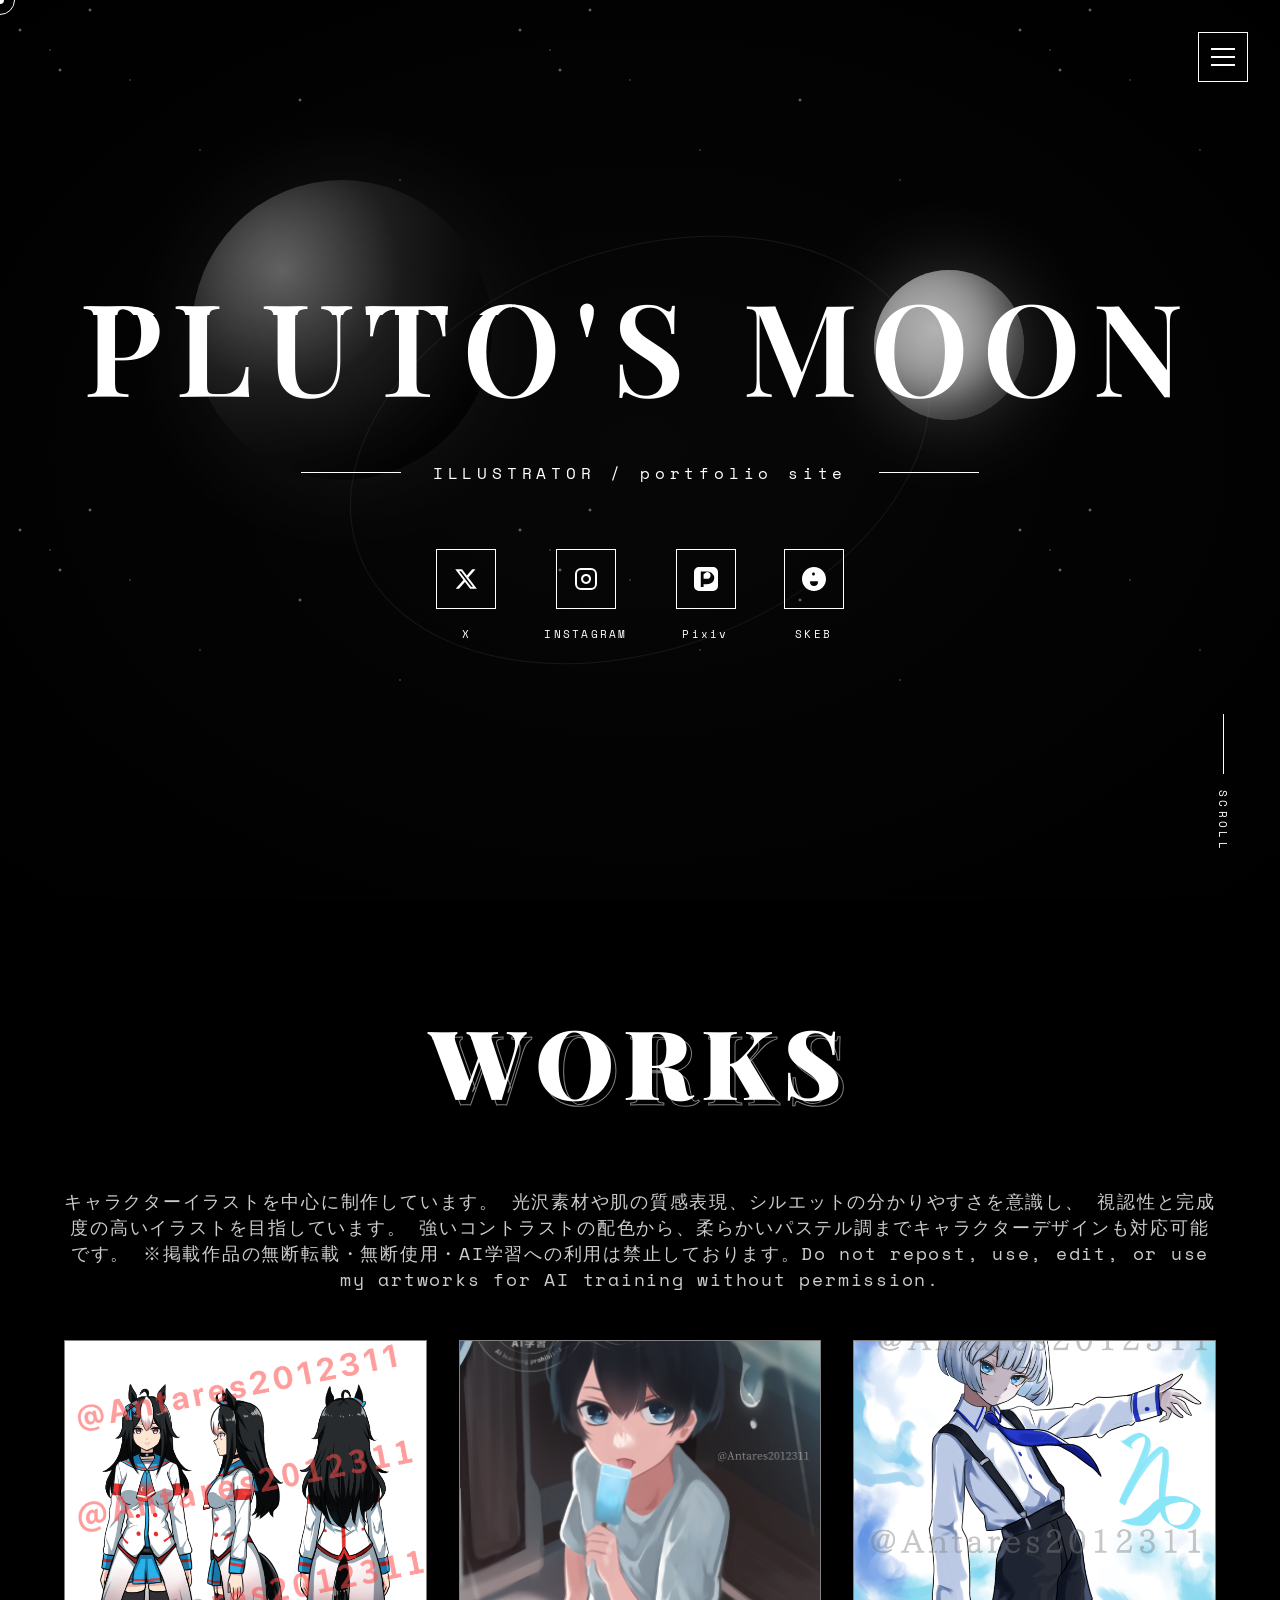
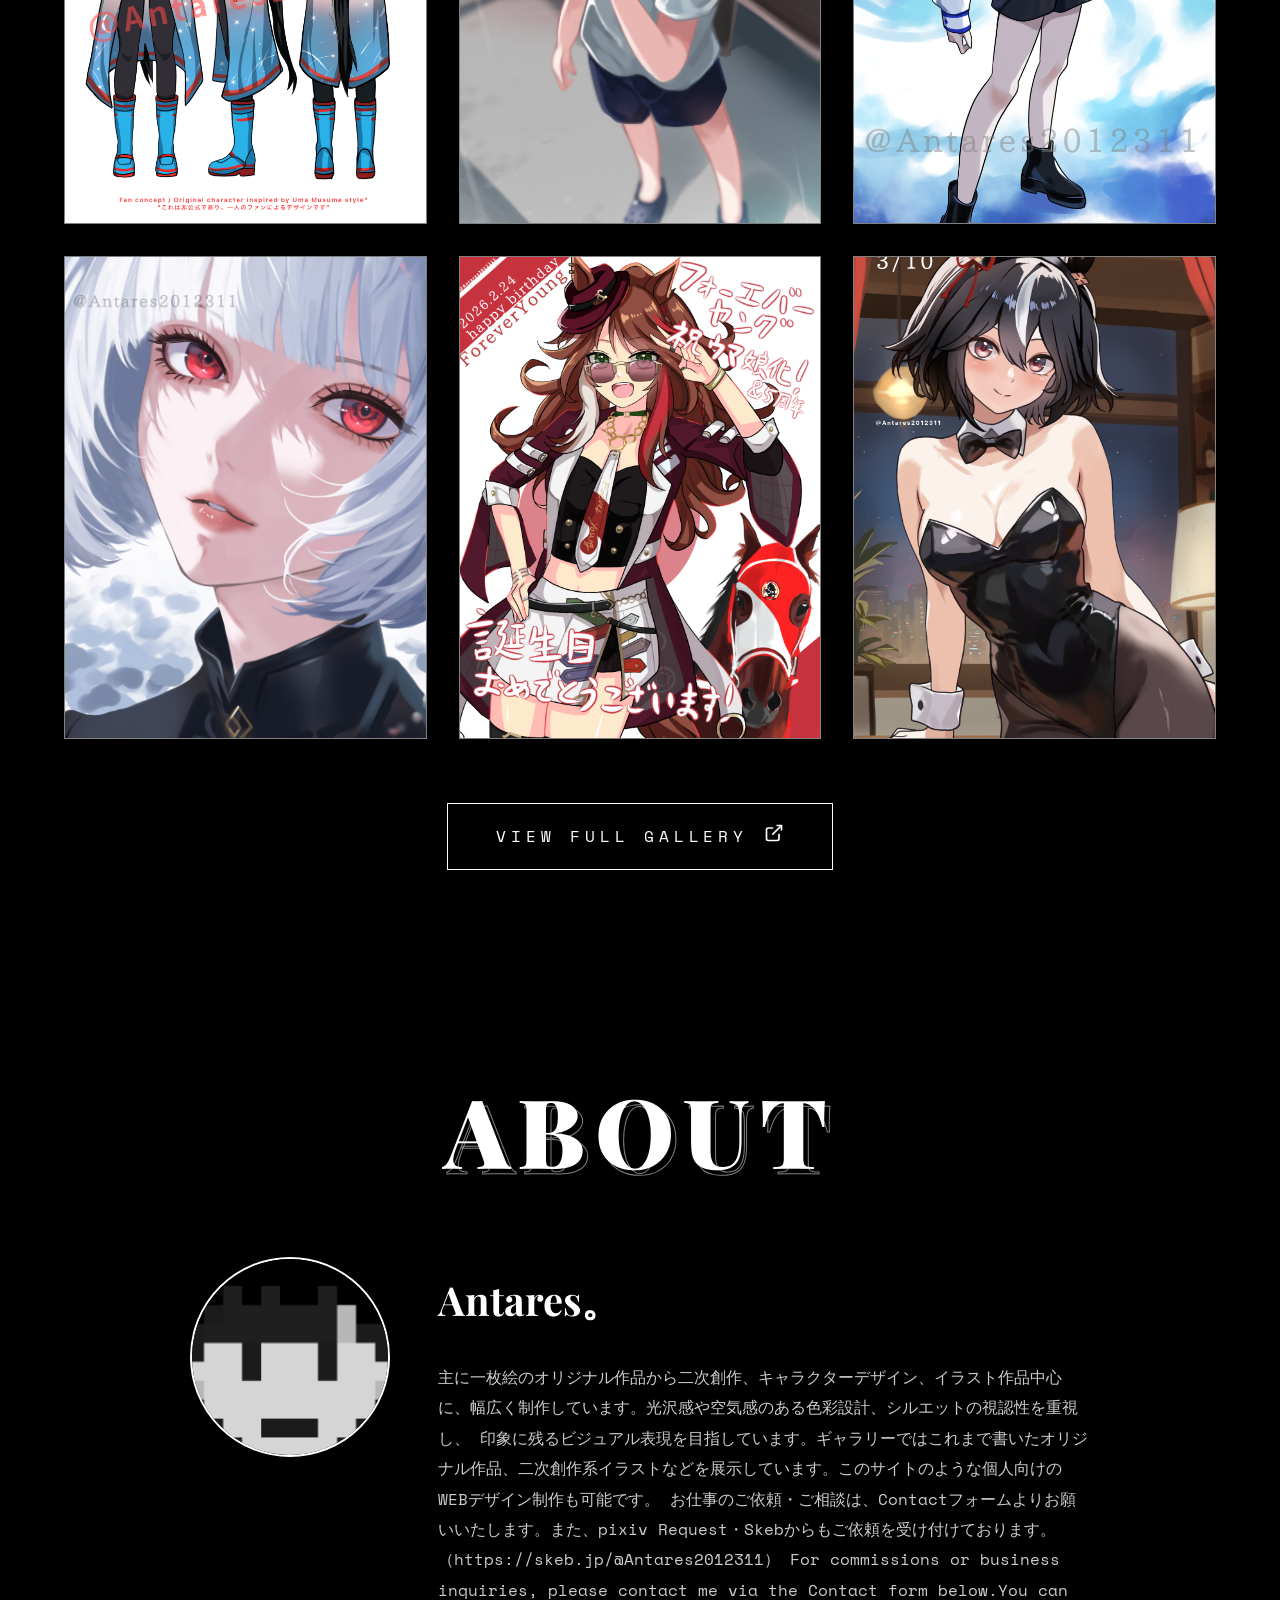
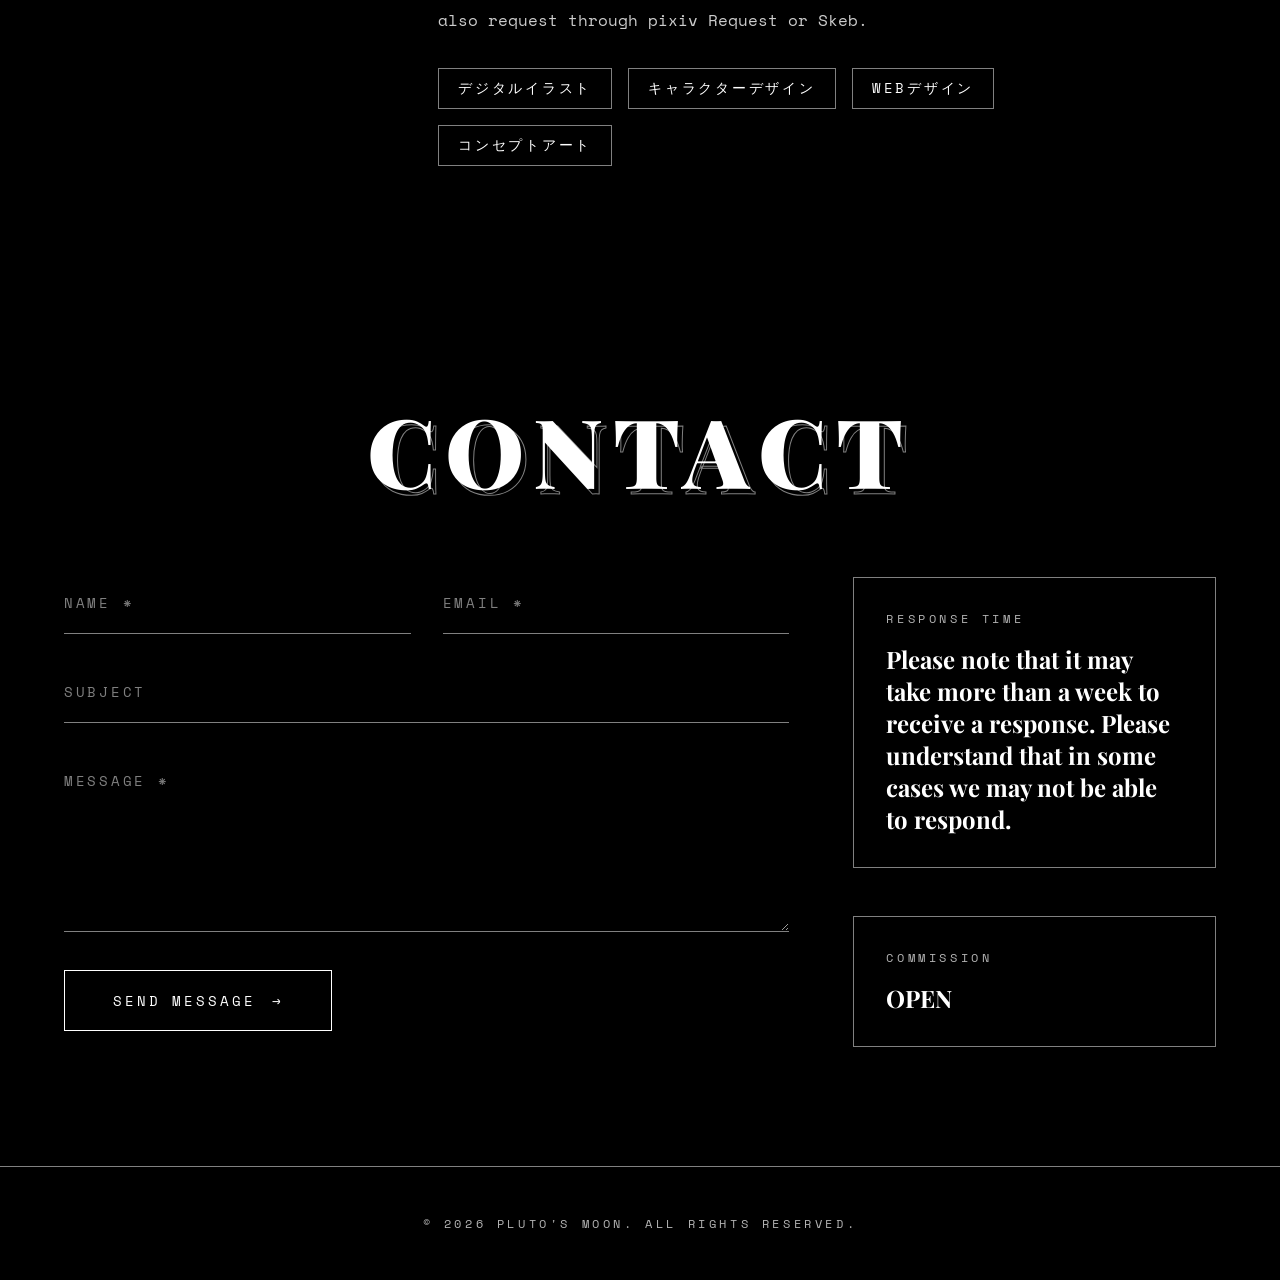
==== commit 52e1505f: "Add files via upload" ====
--- a/index.html
+++ b/index.html
@@ -262,7 +262,8 @@
                     <div class="contact-info">
                         <div class="info-block">
                             <div class="info-label">RESPONSE TIME</div>
-                            <div class="info-value">2-3 BUSINESS DAYS</div>
+                            <div class="info-value">Please note that it may take more than a week to receive a response.
+Please understand that in some cases we may not be able to respond.</div>
                         </div>
                         <div class="info-block">
                             <div class="info-label">COMMISSION</div>
